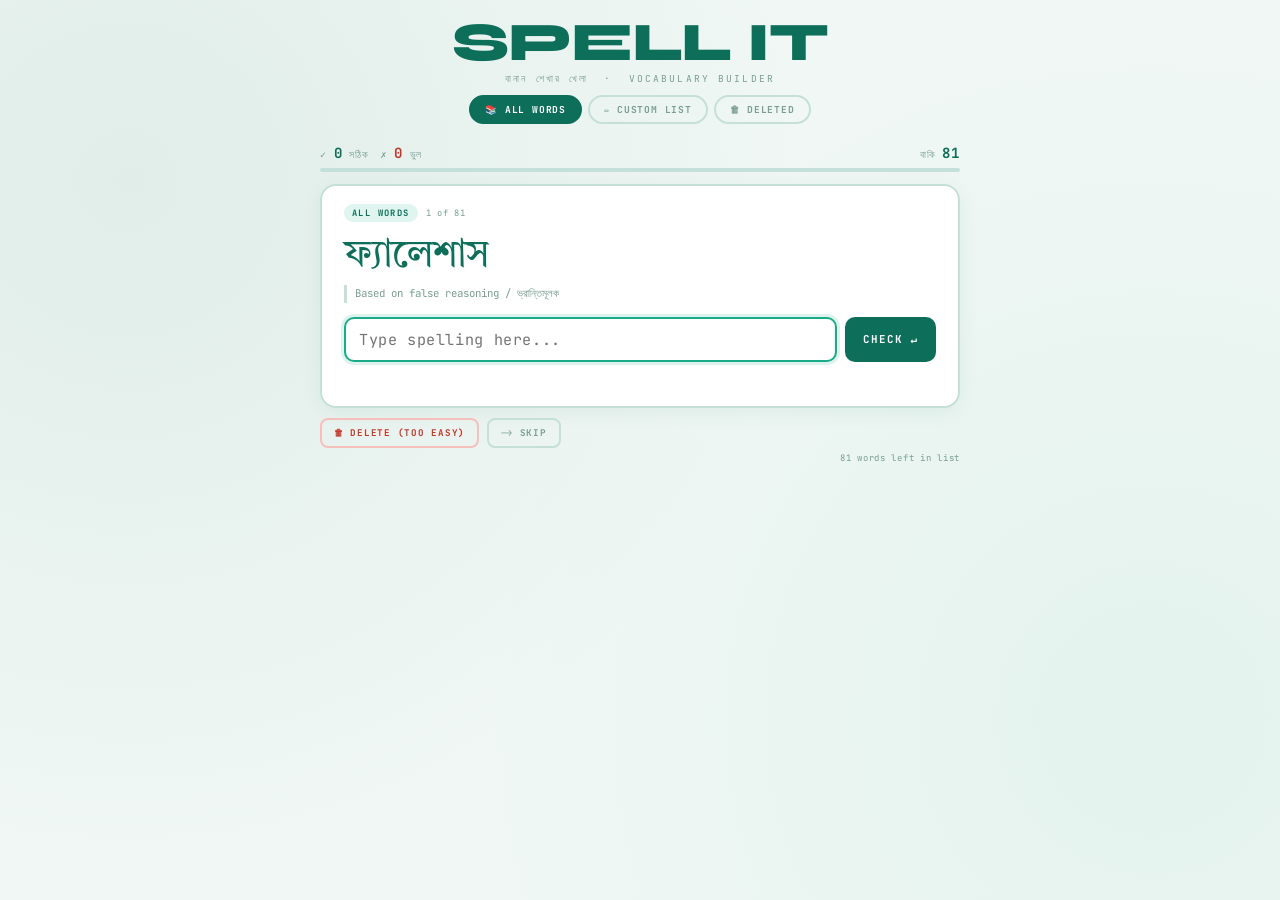
==== index.html @ 8a384bea "Refactor: split into index.html, style.css, app.js, words.json - Words extracted to words.json, load" ====
<!DOCTYPE html>
<html lang="en">
<head>
  <meta charset="UTF-8">
  <meta name="viewport" content="width=device-width, initial-scale=1.0">
  <title>Spell It</title>
  <link href="https://fonts.googleapis.com/css2?family=Tiro+Bangla&family=JetBrains+Mono:wght@400;700&family=Syne:wght@700;800&display=swap" rel="stylesheet">
  <link rel="stylesheet" href="assets/css/style.css">
</head>
<body>

<div class="header">
  <h1>SPELL IT</h1>
  <p class="subtitle">বানান শেখার খেলা &nbsp;·&nbsp; Vocabulary Builder</p>
  <div class="mode-tabs">
    <button class="tab active" onclick="switchTab('game')">📚 All Words</button>
    <button class="tab" onclick="switchTab('custom')">✏️ Custom List</button>
    <button class="tab" onclick="switchTab('deleted')">🗑 Deleted</button>
  </div>
</div>

<div class="game-container">

  <!-- ══ GAME SCREEN ══ -->
  <div id="gameScreen">
    <div class="stats-row">
      <div class="badges">
        <div class="badge">✓ <strong id="correctCount">0</strong> সঠিক</div>
        <div class="badge wb">✗ <strong id="wrongCount">0</strong> ভুল</div>
      </div>
      <div class="badge">বাকি <strong id="remaining">0</strong></div>
    </div>
    <div class="progress-wrap">
      <div class="progress-bar" id="progressBar" style="width:0%"></div>
    </div>

    <div class="card" id="wordCard">
      <div class="tag-row">
        <span class="word-tag" id="modeTag">All Words</span>
        <span class="word-num" id="wordNum">— of —</span>
      </div>
      <div class="bengali-hint" id="bengaliHint">লোড হচ্ছে...</div>
      <div class="meaning" id="meaningHint"></div>
      <div class="input-row">
        <input type="text" id="spellingInput"
          placeholder="Type spelling here..."
          autocomplete="off" autocorrect="off"
          autocapitalize="off" spellcheck="false"/>
        <button class="btn btn-check" id="checkBtn" onclick="checkAnswer()">CHECK ↵</button>
      </div>
      <div class="feedback" id="feedback"></div>

      <div class="wrong-panel" id="wrongPanel">
        <div class="wrong-label">✗ Incorrect — study the correct spelling:</div>
        <div class="diff-display" id="diffDisplay"></div>
        <div class="your-attempt" id="yourAttempt"></div>
        <button class="btn btn-next" onclick="nextAfterWrong()">Got it — Next Word →</button>
      </div>
    </div>

    <div class="actions" id="bottomActions">
      <button class="btn btn-delete" onclick="deleteWord()">🗑 Delete (too easy)</button>
      <button class="btn btn-skip" onclick="skipWord()">⟶ Skip</button>
      <button class="btn btn-switch-all hidden" id="switchAllBtn" onclick="switchToAllWords()">📚 Play All Words</button>
    </div>
    <div class="word-count-info" id="wordCountInfo"></div>
  </div>

  <!-- ══ COMPLETION ══ -->
  <div class="completion-screen" id="completionScreen">
    <div style="font-size:3.5rem;margin-bottom:10px">🎉</div>
    <h2>সব শেষ!</h2>
    <p id="finalScore"></p>
    <button class="btn btn-restart" onclick="restartGame()">আবার খেলি →</button>
  </div>

  <!-- ══ CUSTOM LIST SCREEN ══ -->
  <div id="customScreen">
    <div class="custom-card">
      <h3>Custom Word List</h3>
      <p>
        Enter one word per line. Blank lines are ignored.<br>
        Bengali hints &amp; meanings will show for any word found in the master list.
      </p>
      <textarea id="customInput" placeholder="Evanescence&#10;Recession&#10;Questionnaire"></textarea>
      <div class="custom-actions">
        <button class="btn btn-start-custom" onclick="startCustomGame()">▶ Start Practice</button>
        <button class="btn btn-clear-custom">Clear</button>
      </div>
      <div class="custom-note">💡 Use "📚 Play All Words" below the card to switch back anytime.</div>
    </div>
  </div>

  <!-- ══ DELETED WORDS SCREEN ══ -->
  <div id="deletedScreen">
    <div class="deleted-card">
      <h3>Deleted Words</h3>
      <p>Words removed from practice (saved in your browser). Click ↩ to restore.</p>
      <div class="deleted-list" id="deletedList"></div>
      <div style="display:flex;gap:10px;flex-wrap:wrap;">
        <button class="btn btn-restore-all" onclick="restoreAll()">↩ Restore All</button>
        <button class="btn btn-clear-ls" onclick="clearAllData()">🗑 Clear All Data</button>
      </div>
    </div>
  </div>

</div><!-- /game-container -->

<div class="toast" id="toast"></div>

<script src="assets/js/app.js"></script>
</body>
</html>
---- assets/css/style.css ----
:root {
  --bg: #f0f7f4;
  --card: #ffffff;
  --accent: #0d6e5a;
  --accent2: #1aab88;
  --accent-light: #e0f5ef;
  --text: #0d1f1a;
  --muted: #7a9e94;
  --border: #c5e0d8;
  --correct: #0d6e5a;
  --wrong: #c0392b;
  --wrong-bg: #fdf0ee;
  --wrong-border: #f5c0bb;
}

* { box-sizing: border-box; margin: 0; padding: 0; }

body {
  background: var(--bg);
  color: var(--text);
  font-family: 'JetBrains Mono', monospace;
  min-height: 100vh;
  display: flex;
  flex-direction: column;
  align-items: center;
  padding: 16px 20px 40px;
  background-image:
    radial-gradient(circle at 10% 20%, rgba(13,110,90,0.07) 0%, transparent 50%),
    radial-gradient(circle at 90% 80%, rgba(26,171,136,0.06) 0%, transparent 50%);
}

/* ── HEADER ── */
.header { text-align: center; margin-bottom: 6px; }
h1 { font-family: 'Syne', sans-serif; font-size: clamp(1.9rem,7vw,3.4rem); font-weight: 800; color: var(--accent); line-height: 1; letter-spacing: -0.02em; }
.subtitle { color: var(--muted); font-size: 0.6rem; letter-spacing: 0.22em; text-transform: uppercase; margin-top: 2px; }

/* ── MODE TABS ── */
.mode-tabs { display: flex; gap: 6px; margin: 10px 0 0; flex-wrap: wrap; justify-content: center; }
.tab { padding: 6px 14px; border-radius: 99px; font-family: 'JetBrains Mono', monospace; font-size: 0.6rem; font-weight: 700; letter-spacing: 0.08em; text-transform: uppercase; cursor: pointer; border: 2px solid var(--border); background: transparent; color: var(--muted); transition: all 0.18s; }
.tab.active { background: var(--accent); color: #fff; border-color: var(--accent); }
.tab:hover:not(.active) { border-color: var(--accent); color: var(--accent); }

/* ── MAIN LAYOUT ── */
.game-container { width: 100%; max-width: 640px; margin-top: 14px; }

/* ── STATS ── */
.stats-row { display: flex; justify-content: space-between; align-items: center; margin-bottom: 6px; }
.badges { display: flex; gap: 12px; }
.badge { font-size: 0.62rem; letter-spacing: 0.08em; color: var(--muted); text-transform: uppercase; }
.badge strong { font-size: 0.88rem; font-weight: 700; color: var(--accent); }
.badge.wb strong { color: var(--wrong); }
.progress-wrap { background: var(--border); border-radius: 99px; height: 4px; margin-bottom: 12px; overflow: hidden; }
.progress-bar { height: 100%; background: linear-gradient(90deg, var(--accent), var(--accent2)); border-radius: 99px; transition: width 0.5s cubic-bezier(.4,0,.2,1); }

/* ── CARD ── */
.card {
  background: var(--card); border: 2px solid var(--border);
  border-radius: 16px; padding: 18px 22px 16px;
  margin-bottom: 10px;
  box-shadow: 0 4px 20px rgba(13,110,90,0.07);
  transition: border-color 0.25s, box-shadow 0.25s;
}
.card.fc { border-color: var(--accent); box-shadow: 0 4px 24px rgba(13,110,90,0.18); }
.card.fw { border-color: var(--wrong); box-shadow: 0 4px 24px rgba(192,57,43,0.13); }

.tag-row { display: flex; align-items: center; gap: 8px; margin-bottom: 10px; }
.word-tag { background: var(--accent-light); color: var(--accent); font-size: 0.55rem; letter-spacing: 0.16em; text-transform: uppercase; padding: 3px 8px; border-radius: 99px; font-weight: 700; }
.word-num { font-size: 0.55rem; color: var(--muted); letter-spacing: 0.08em; }

.bengali-hint { font-family: 'Tiro Bangla', serif; font-size: clamp(1.6rem,5vw,2.4rem); color: var(--accent); line-height: 1.25; margin-bottom: 5px; }
.meaning { font-size: 0.67rem; color: var(--muted); line-height: 1.6; border-left: 3px solid var(--border); padding-left: 8px; margin-bottom: 14px; }

/* ── INPUT ── */
.input-row { display: flex; gap: 8px; }
input[type="text"] {
  flex: 1; background: var(--accent-light); border: 2px solid var(--border);
  border-radius: 10px; color: var(--text); font-family: 'JetBrains Mono', monospace;
  font-size: 0.95rem; padding: 10px 13px; outline: none; letter-spacing: 0.04em;
  transition: border-color 0.2s, box-shadow 0.2s, background 0.2s;
}
input[type="text"]:focus { border-color: var(--accent2); background: #fff; box-shadow: 0 0 0 3px rgba(26,171,136,0.14); }
input.ci { border-color: var(--correct); background: #e8f7f3; color: var(--correct); box-shadow: 0 0 0 3px rgba(13,110,90,0.12); }
input.wi { border-color: var(--wrong); background: var(--wrong-bg); color: var(--wrong); animation: shake 0.32s ease; }
@keyframes shake { 0%,100%{transform:translateX(0)} 20%{transform:translateX(-7px)} 60%{transform:translateX(7px)} 80%{transform:translateX(-4px)} }

.btn { padding: 10px 16px; border: none; border-radius: 10px; font-family: 'JetBrains Mono', monospace; font-size: 0.68rem; font-weight: 700; cursor: pointer; letter-spacing: 0.08em; transition: all 0.18s; text-transform: uppercase; }
.btn-check { background: var(--accent); color: #fff; padding: 10px 18px; white-space: nowrap; }
.btn-check:hover { background: var(--accent2); transform: translateY(-1px); }
.btn-check:disabled { opacity: 0.4; cursor: not-allowed; transform: none; }

/* ── WRONG REVEAL PANEL ── */
.wrong-panel { display: none; margin-top: 12px; padding: 13px 14px; background: var(--wrong-bg); border: 1.5px solid var(--wrong-border); border-radius: 10px; }
.wrong-panel.show { display: block; }
.wrong-label { font-size: 0.56rem; color: var(--wrong); letter-spacing: 0.14em; text-transform: uppercase; font-weight: 700; margin-bottom: 7px; }
.diff-display { font-size: 1.35rem; font-weight: 700; letter-spacing: 0.08em; margin-bottom: 8px; line-height: 1.3; word-break: break-all; }
.diff-display .ok { color: var(--accent); }
.diff-display .bad { color: var(--wrong); text-decoration: underline; text-decoration-color: var(--wrong); background: rgba(192,57,43,0.1); border-radius: 3px; padding: 0 1px; }
.your-attempt { font-size: 0.68rem; color: var(--muted); margin-bottom: 10px; }
.your-attempt span { color: var(--wrong); font-weight: 700; }
.btn-next { background: var(--accent); color: #fff; width: 100%; padding: 10px; font-size: 0.7rem; border-radius: 8px; }
.btn-next:hover { background: var(--accent2); }

.feedback { margin-top: 10px; font-size: 0.74rem; font-weight: 700; min-height: 18px; letter-spacing: 0.06em; }
.feedback.ok { color: var(--correct); }

/* ── BOTTOM ACTIONS ── */
.actions { display: flex; gap: 8px; flex-wrap: wrap; margin-bottom: 4px; align-items: center; }
.btn-delete { background: transparent; border: 2px solid var(--wrong-border); color: var(--wrong); padding: 7px 12px; font-size: 0.58rem; border-radius: 8px; }
.btn-delete:hover { background: var(--wrong-bg); }
.btn-skip { background: transparent; border: 2px solid var(--border); color: var(--muted); padding: 7px 12px; font-size: 0.58rem; border-radius: 8px; }
.btn-skip:hover { border-color: var(--accent); color: var(--accent); }
.btn-switch-all { background: transparent; border: 2px solid var(--accent); color: var(--accent); padding: 7px 12px; font-size: 0.58rem; border-radius: 8px; margin-left: auto; }
.btn-switch-all:hover { background: var(--accent); color: #fff; }
.btn-switch-all.hidden { display: none; }
.word-count-info { font-size: 0.56rem; color: var(--muted); text-align: right; letter-spacing: 0.08em; margin-top: 2px; }

/* ── CUSTOM WORD PANEL ── */
#customScreen { display: none; }
.custom-card { background: var(--card); border: 2px solid var(--border); border-radius: 20px; padding: 30px; box-shadow: 0 4px 24px rgba(13,110,90,0.07); }
.custom-card h3 { font-family: 'Syne', sans-serif; color: var(--accent); font-size: 1.3rem; margin-bottom: 6px; }
.custom-card p { font-size: 0.68rem; color: var(--muted); margin-bottom: 16px; line-height: 1.7; }
textarea {
  width: 100%; min-height: 180px; background: var(--accent-light);
  border: 2px solid var(--border); border-radius: 12px;
  font-family: 'JetBrains Mono', monospace; font-size: 0.9rem;
  color: var(--text); padding: 14px; outline: none; resize: vertical;
  transition: border-color 0.2s;
}
textarea:focus { border-color: var(--accent2); background: #fff; }
.custom-actions { display: flex; gap: 10px; margin-top: 12px; flex-wrap: wrap; }
.btn-start-custom { background: var(--accent); color: #fff; padding: 12px 24px; border-radius: 10px; font-size: 0.72rem; }
.btn-start-custom:hover { background: var(--accent2); }
.btn-clear-custom { background: transparent; border: 2px solid var(--border); color: var(--muted); padding: 12px 18px; border-radius: 10px; font-size: 0.65rem; }
.custom-note { font-size: 0.6rem; color: var(--muted); margin-top: 10px; letter-spacing: 0.05em; }

/* ── DELETED WORDS MANAGER ── */
#deletedScreen { display: none; }
.deleted-card { background: var(--card); border: 2px solid var(--border); border-radius: 20px; padding: 30px; box-shadow: 0 4px 24px rgba(13,110,90,0.07); }
.deleted-card h3 { font-family: 'Syne', sans-serif; color: var(--accent); font-size: 1.3rem; margin-bottom: 6px; }
.deleted-card p { font-size: 0.68rem; color: var(--muted); margin-bottom: 16px; line-height: 1.7; }
.deleted-list { display: flex; flex-wrap: wrap; gap: 8px; margin-bottom: 18px; min-height: 40px; }
.del-chip { display: flex; align-items: center; gap: 6px; background: var(--wrong-bg); border: 1.5px solid var(--wrong-border); border-radius: 99px; padding: 5px 12px; font-size: 0.7rem; color: var(--wrong); }
.del-chip button { background: none; border: none; cursor: pointer; color: var(--accent); font-size: 0.75rem; font-weight: 700; padding: 0 2px; }
.del-chip button:hover { color: var(--accent2); }
.btn-restore-all { background: var(--accent); color: #fff; padding: 10px 20px; border-radius: 10px; font-size: 0.65rem; }
.btn-restore-all:hover { background: var(--accent2); }
.btn-clear-ls { background: transparent; border: 2px solid var(--wrong-border); color: var(--wrong); padding: 10px 20px; border-radius: 10px; font-size: 0.65rem; }
.btn-clear-ls:hover { background: var(--wrong-bg); }
.empty-deleted { font-size: 0.72rem; color: var(--muted); font-style: italic; }

/* ── COMPLETION ── */
.completion-screen { display: none; text-align: center; padding: 60px 20px; }
.completion-screen h2 { font-family: 'Syne', sans-serif; font-size: 3rem; font-weight: 800; color: var(--accent); margin-bottom: 8px; }
.completion-screen p { color: var(--muted); font-size: 0.8rem; margin-bottom: 28px; }
.btn-restart { background: var(--accent); color: #fff; padding: 13px 30px; border-radius: 12px; font-size: 0.78rem; }
.btn-restart:hover { background: var(--accent2); }

/* ── TOAST ── */
.toast { position: fixed; bottom: 26px; left: 50%; transform: translateX(-50%) translateY(16px); background: #333; color: #fff; padding: 9px 20px; border-radius: 10px; font-size: 0.7rem; opacity: 0; transition: all 0.25s; pointer-events: none; white-space: nowrap; z-index: 99; }
.toast.show { opacity: 1; transform: translateX(-50%) translateY(0); }
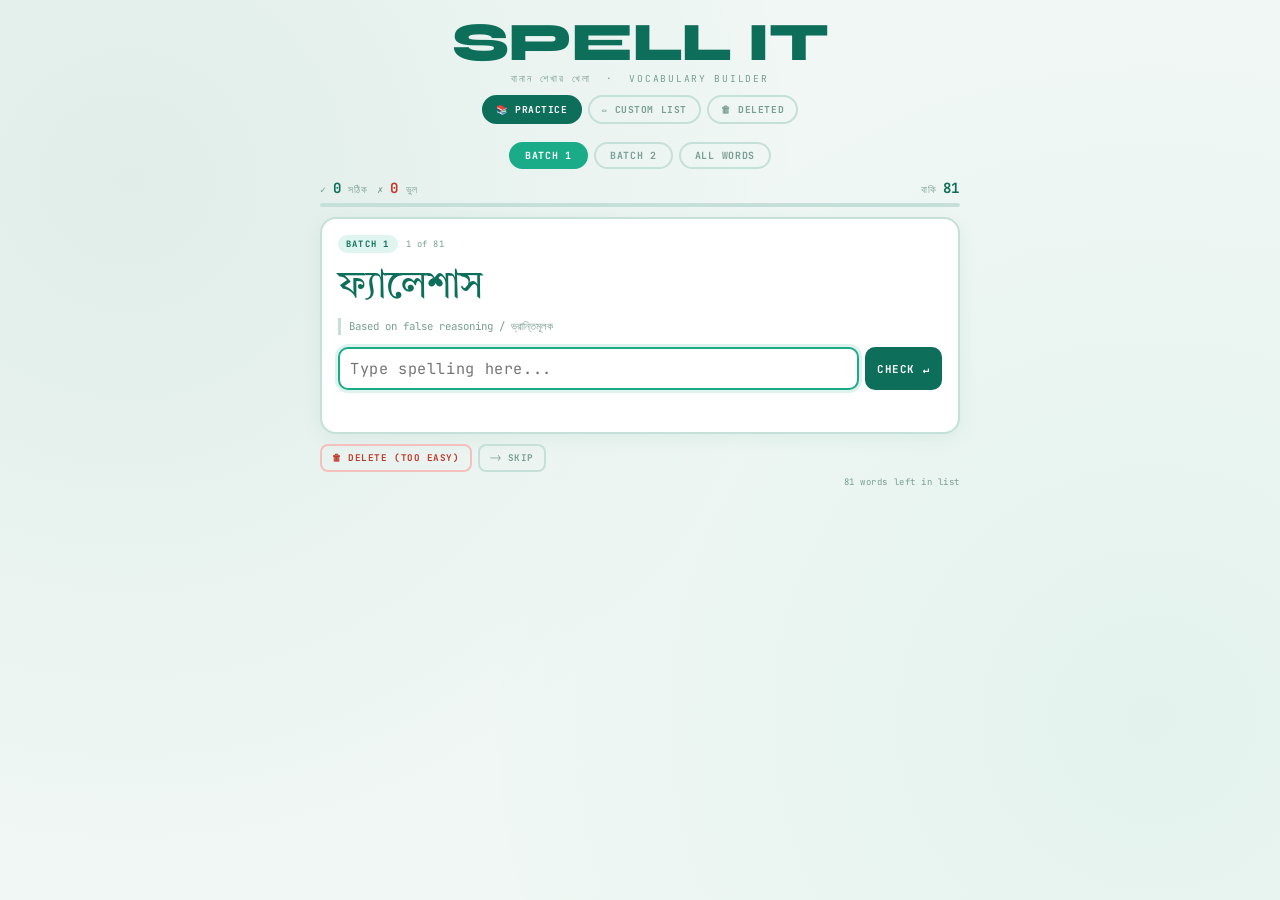
==== commit a63b2327: "Add Batch 2 (94 words), batch selector UI, and mobile responsive layout - words-batch2.json: 94 new " ====
--- a/index.html
+++ b/index.html
@@ -13,7 +13,7 @@
   <h1>SPELL IT</h1>
   <p class="subtitle">বানান শেখার খেলা &nbsp;·&nbsp; Vocabulary Builder</p>
   <div class="mode-tabs">
-    <button class="tab active" onclick="switchTab('game')">📚 All Words</button>
+    <button class="tab active" onclick="switchTab('game')">📚 Practice</button>
     <button class="tab" onclick="switchTab('custom')">✏️ Custom List</button>
     <button class="tab" onclick="switchTab('deleted')">🗑 Deleted</button>
   </div>
@@ -23,6 +23,14 @@
 
   <!-- ══ GAME SCREEN ══ -->
   <div id="gameScreen">
+
+    <!-- Batch selector -->
+    <div class="batch-selector" id="batchSelector">
+      <button class="batch-btn active" data-batch="1" onclick="selectBatch('1')">Batch 1</button>
+      <button class="batch-btn" data-batch="2" onclick="selectBatch('2')">Batch 2</button>
+      <button class="batch-btn" data-batch="all" onclick="selectBatch('all')">All Words</button>
+    </div>
+
     <div class="stats-row">
       <div class="badges">
         <div class="badge">✓ <strong id="correctCount">0</strong> সঠিক</div>
@@ -36,7 +44,7 @@
 
     <div class="card" id="wordCard">
       <div class="tag-row">
-        <span class="word-tag" id="modeTag">All Words</span>
+        <span class="word-tag" id="modeTag">Batch 1</span>
         <span class="word-num" id="wordNum">— of —</span>
       </div>
       <div class="bengali-hint" id="bengaliHint">লোড হচ্ছে...</div>
@@ -61,7 +69,7 @@
     <div class="actions" id="bottomActions">
       <button class="btn btn-delete" onclick="deleteWord()">🗑 Delete (too easy)</button>
       <button class="btn btn-skip" onclick="skipWord()">⟶ Skip</button>
-      <button class="btn btn-switch-all hidden" id="switchAllBtn" onclick="switchToAllWords()">📚 Play All Words</button>
+      <button class="btn btn-switch-all hidden" id="switchAllBtn" onclick="switchToAllWords()">← Back to Game</button>
     </div>
     <div class="word-count-info" id="wordCountInfo"></div>
   </div>
@@ -80,14 +88,14 @@
       <h3>Custom Word List</h3>
       <p>
         Enter one word per line. Blank lines are ignored.<br>
-        Bengali hints &amp; meanings will show for any word found in the master list.
+        Bengali hints &amp; meanings will show for any word found in Batch 1 or Batch 2.
       </p>
       <textarea id="customInput" placeholder="Evanescence&#10;Recession&#10;Questionnaire"></textarea>
       <div class="custom-actions">
         <button class="btn btn-start-custom" onclick="startCustomGame()">▶ Start Practice</button>
         <button class="btn btn-clear-custom">Clear</button>
       </div>
-      <div class="custom-note">💡 Use "📚 Play All Words" below the card to switch back anytime.</div>
+      <div class="custom-note">💡 Use "← Back to Game" below the card to switch back anytime.</div>
     </div>
   </div>
 
--- a/assets/css/style.css
+++ b/assets/css/style.css
@@ -23,39 +23,53 @@
   display: flex;
   flex-direction: column;
   align-items: center;
-  padding: 16px 20px 40px;
+  padding: 16px 16px 40px;
   background-image:
     radial-gradient(circle at 10% 20%, rgba(13,110,90,0.07) 0%, transparent 50%),
     radial-gradient(circle at 90% 80%, rgba(26,171,136,0.06) 0%, transparent 50%);
 }
 
 /* ── HEADER ── */
-.header { text-align: center; margin-bottom: 6px; }
-h1 { font-family: 'Syne', sans-serif; font-size: clamp(1.9rem,7vw,3.4rem); font-weight: 800; color: var(--accent); line-height: 1; letter-spacing: -0.02em; }
-.subtitle { color: var(--muted); font-size: 0.6rem; letter-spacing: 0.22em; text-transform: uppercase; margin-top: 2px; }
+.header { text-align: center; margin-bottom: 6px; width: 100%; }
+h1 { font-family: 'Syne', sans-serif; font-size: clamp(1.6rem,7vw,3.4rem); font-weight: 800; color: var(--accent); line-height: 1; letter-spacing: -0.02em; }
+.subtitle { color: var(--muted); font-size: clamp(0.5rem, 2vw, 0.6rem); letter-spacing: 0.18em; text-transform: uppercase; margin-top: 2px; }
 
 /* ── MODE TABS ── */
 .mode-tabs { display: flex; gap: 6px; margin: 10px 0 0; flex-wrap: wrap; justify-content: center; }
-.tab { padding: 6px 14px; border-radius: 99px; font-family: 'JetBrains Mono', monospace; font-size: 0.6rem; font-weight: 700; letter-spacing: 0.08em; text-transform: uppercase; cursor: pointer; border: 2px solid var(--border); background: transparent; color: var(--muted); transition: all 0.18s; }
+.tab { padding: 6px 12px; border-radius: 99px; font-family: 'JetBrains Mono', monospace; font-size: clamp(0.52rem, 2vw, 0.6rem); font-weight: 700; letter-spacing: 0.06em; text-transform: uppercase; cursor: pointer; border: 2px solid var(--border); background: transparent; color: var(--muted); transition: all 0.18s; }
 .tab.active { background: var(--accent); color: #fff; border-color: var(--accent); }
 .tab:hover:not(.active) { border-color: var(--accent); color: var(--accent); }
 
+/* ── BATCH SELECTOR ── */
+.batch-selector { display: flex; gap: 6px; margin-bottom: 10px; justify-content: center; flex-wrap: wrap; }
+.batch-selector.hidden { display: none; }
+.batch-btn {
+  padding: 5px 14px; border-radius: 99px;
+  font-family: 'JetBrains Mono', monospace;
+  font-size: clamp(0.52rem, 2vw, 0.62rem);
+  font-weight: 700; letter-spacing: 0.07em; text-transform: uppercase;
+  cursor: pointer; border: 2px solid var(--border);
+  background: transparent; color: var(--muted); transition: all 0.18s;
+}
+.batch-btn.active { background: var(--accent2); color: #fff; border-color: var(--accent2); }
+.batch-btn:hover:not(.active) { border-color: var(--accent2); color: var(--accent2); }
+
 /* ── MAIN LAYOUT ── */
-.game-container { width: 100%; max-width: 640px; margin-top: 14px; }
+.game-container { width: 100%; max-width: 640px; margin-top: 12px; }
 
 /* ── STATS ── */
-.stats-row { display: flex; justify-content: space-between; align-items: center; margin-bottom: 6px; }
-.badges { display: flex; gap: 12px; }
-.badge { font-size: 0.62rem; letter-spacing: 0.08em; color: var(--muted); text-transform: uppercase; }
-.badge strong { font-size: 0.88rem; font-weight: 700; color: var(--accent); }
+.stats-row { display: flex; justify-content: space-between; align-items: center; margin-bottom: 6px; flex-wrap: wrap; gap: 4px; }
+.badges { display: flex; gap: 10px; flex-wrap: wrap; }
+.badge { font-size: clamp(0.55rem, 2vw, 0.62rem); letter-spacing: 0.06em; color: var(--muted); text-transform: uppercase; }
+.badge strong { font-size: clamp(0.8rem, 3vw, 0.88rem); font-weight: 700; color: var(--accent); }
 .badge.wb strong { color: var(--wrong); }
-.progress-wrap { background: var(--border); border-radius: 99px; height: 4px; margin-bottom: 12px; overflow: hidden; }
+.progress-wrap { background: var(--border); border-radius: 99px; height: 4px; margin-bottom: 10px; overflow: hidden; }
 .progress-bar { height: 100%; background: linear-gradient(90deg, var(--accent), var(--accent2)); border-radius: 99px; transition: width 0.5s cubic-bezier(.4,0,.2,1); }
 
 /* ── CARD ── */
 .card {
   background: var(--card); border: 2px solid var(--border);
-  border-radius: 16px; padding: 18px 22px 16px;
+  border-radius: 16px; padding: 16px 16px 14px;
   margin-bottom: 10px;
   box-shadow: 0 4px 20px rgba(13,110,90,0.07);
   transition: border-color 0.25s, box-shadow 0.25s;
@@ -63,19 +77,19 @@
 .card.fc { border-color: var(--accent); box-shadow: 0 4px 24px rgba(13,110,90,0.18); }
 .card.fw { border-color: var(--wrong); box-shadow: 0 4px 24px rgba(192,57,43,0.13); }
 
-.tag-row { display: flex; align-items: center; gap: 8px; margin-bottom: 10px; }
-.word-tag { background: var(--accent-light); color: var(--accent); font-size: 0.55rem; letter-spacing: 0.16em; text-transform: uppercase; padding: 3px 8px; border-radius: 99px; font-weight: 700; }
-.word-num { font-size: 0.55rem; color: var(--muted); letter-spacing: 0.08em; }
-
-.bengali-hint { font-family: 'Tiro Bangla', serif; font-size: clamp(1.6rem,5vw,2.4rem); color: var(--accent); line-height: 1.25; margin-bottom: 5px; }
-.meaning { font-size: 0.67rem; color: var(--muted); line-height: 1.6; border-left: 3px solid var(--border); padding-left: 8px; margin-bottom: 14px; }
+.tag-row { display: flex; align-items: center; gap: 8px; margin-bottom: 10px; flex-wrap: wrap; }
+.word-tag { background: var(--accent-light); color: var(--accent); font-size: clamp(0.48rem, 2vw, 0.55rem); letter-spacing: 0.14em; text-transform: uppercase; padding: 3px 8px; border-radius: 99px; font-weight: 700; white-space: nowrap; }
+.word-num { font-size: clamp(0.48rem, 2vw, 0.55rem); color: var(--muted); letter-spacing: 0.06em; }
+
+.bengali-hint { font-family: 'Tiro Bangla', serif; font-size: clamp(1.3rem, 5vw, 2.4rem); color: var(--accent); line-height: 1.3; margin-bottom: 5px; word-break: break-word; }
+.meaning { font-size: clamp(0.58rem, 2vw, 0.67rem); color: var(--muted); line-height: 1.6; border-left: 3px solid var(--border); padding-left: 8px; margin-bottom: 12px; }
 
 /* ── INPUT ── */
-.input-row { display: flex; gap: 8px; }
+.input-row { display: flex; gap: 6px; }
 input[type="text"] {
-  flex: 1; background: var(--accent-light); border: 2px solid var(--border);
+  flex: 1; min-width: 0; background: var(--accent-light); border: 2px solid var(--border);
   border-radius: 10px; color: var(--text); font-family: 'JetBrains Mono', monospace;
-  font-size: 0.95rem; padding: 10px 13px; outline: none; letter-spacing: 0.04em;
+  font-size: clamp(0.8rem, 3vw, 0.95rem); padding: 9px 10px; outline: none; letter-spacing: 0.04em;
   transition: border-color 0.2s, box-shadow 0.2s, background 0.2s;
 }
 input[type="text"]:focus { border-color: var(--accent2); background: #fff; box-shadow: 0 0 0 3px rgba(26,171,136,0.14); }
@@ -83,78 +97,120 @@
 input.wi { border-color: var(--wrong); background: var(--wrong-bg); color: var(--wrong); animation: shake 0.32s ease; }
 @keyframes shake { 0%,100%{transform:translateX(0)} 20%{transform:translateX(-7px)} 60%{transform:translateX(7px)} 80%{transform:translateX(-4px)} }
 
-.btn { padding: 10px 16px; border: none; border-radius: 10px; font-family: 'JetBrains Mono', monospace; font-size: 0.68rem; font-weight: 700; cursor: pointer; letter-spacing: 0.08em; transition: all 0.18s; text-transform: uppercase; }
-.btn-check { background: var(--accent); color: #fff; padding: 10px 18px; white-space: nowrap; }
+.btn { padding: 9px 12px; border: none; border-radius: 10px; font-family: 'JetBrains Mono', monospace; font-size: clamp(0.58rem, 2.2vw, 0.68rem); font-weight: 700; cursor: pointer; letter-spacing: 0.06em; transition: all 0.18s; text-transform: uppercase; }
+.btn-check { background: var(--accent); color: #fff; white-space: nowrap; flex-shrink: 0; }
 .btn-check:hover { background: var(--accent2); transform: translateY(-1px); }
 .btn-check:disabled { opacity: 0.4; cursor: not-allowed; transform: none; }
 
 /* ── WRONG REVEAL PANEL ── */
-.wrong-panel { display: none; margin-top: 12px; padding: 13px 14px; background: var(--wrong-bg); border: 1.5px solid var(--wrong-border); border-radius: 10px; }
+.wrong-panel { display: none; margin-top: 12px; padding: 12px 12px; background: var(--wrong-bg); border: 1.5px solid var(--wrong-border); border-radius: 10px; }
 .wrong-panel.show { display: block; }
-.wrong-label { font-size: 0.56rem; color: var(--wrong); letter-spacing: 0.14em; text-transform: uppercase; font-weight: 700; margin-bottom: 7px; }
-.diff-display { font-size: 1.35rem; font-weight: 700; letter-spacing: 0.08em; margin-bottom: 8px; line-height: 1.3; word-break: break-all; }
+.wrong-label { font-size: clamp(0.5rem, 2vw, 0.56rem); color: var(--wrong); letter-spacing: 0.12em; text-transform: uppercase; font-weight: 700; margin-bottom: 7px; }
+.diff-display { font-size: clamp(1rem, 4vw, 1.35rem); font-weight: 700; letter-spacing: 0.06em; margin-bottom: 8px; line-height: 1.3; word-break: break-all; }
 .diff-display .ok { color: var(--accent); }
 .diff-display .bad { color: var(--wrong); text-decoration: underline; text-decoration-color: var(--wrong); background: rgba(192,57,43,0.1); border-radius: 3px; padding: 0 1px; }
-.your-attempt { font-size: 0.68rem; color: var(--muted); margin-bottom: 10px; }
+.your-attempt { font-size: clamp(0.6rem, 2.2vw, 0.68rem); color: var(--muted); margin-bottom: 10px; word-break: break-all; }
 .your-attempt span { color: var(--wrong); font-weight: 700; }
-.btn-next { background: var(--accent); color: #fff; width: 100%; padding: 10px; font-size: 0.7rem; border-radius: 8px; }
+.btn-next { background: var(--accent); color: #fff; width: 100%; padding: 10px; font-size: clamp(0.6rem, 2.5vw, 0.7rem); border-radius: 8px; }
 .btn-next:hover { background: var(--accent2); }
 
-.feedback { margin-top: 10px; font-size: 0.74rem; font-weight: 700; min-height: 18px; letter-spacing: 0.06em; }
+.feedback { margin-top: 10px; font-size: clamp(0.65rem, 2.5vw, 0.74rem); font-weight: 700; min-height: 18px; letter-spacing: 0.06em; }
 .feedback.ok { color: var(--correct); }
 
 /* ── BOTTOM ACTIONS ── */
-.actions { display: flex; gap: 8px; flex-wrap: wrap; margin-bottom: 4px; align-items: center; }
-.btn-delete { background: transparent; border: 2px solid var(--wrong-border); color: var(--wrong); padding: 7px 12px; font-size: 0.58rem; border-radius: 8px; }
+.actions { display: flex; gap: 6px; flex-wrap: wrap; margin-bottom: 4px; align-items: center; }
+.btn-delete { background: transparent; border: 2px solid var(--wrong-border); color: var(--wrong); padding: 6px 10px; font-size: clamp(0.5rem, 2vw, 0.58rem); border-radius: 8px; }
 .btn-delete:hover { background: var(--wrong-bg); }
-.btn-skip { background: transparent; border: 2px solid var(--border); color: var(--muted); padding: 7px 12px; font-size: 0.58rem; border-radius: 8px; }
+.btn-skip { background: transparent; border: 2px solid var(--border); color: var(--muted); padding: 6px 10px; font-size: clamp(0.5rem, 2vw, 0.58rem); border-radius: 8px; }
 .btn-skip:hover { border-color: var(--accent); color: var(--accent); }
-.btn-switch-all { background: transparent; border: 2px solid var(--accent); color: var(--accent); padding: 7px 12px; font-size: 0.58rem; border-radius: 8px; margin-left: auto; }
+.btn-switch-all { background: transparent; border: 2px solid var(--accent); color: var(--accent); padding: 6px 10px; font-size: clamp(0.5rem, 2vw, 0.58rem); border-radius: 8px; margin-left: auto; }
 .btn-switch-all:hover { background: var(--accent); color: #fff; }
 .btn-switch-all.hidden { display: none; }
-.word-count-info { font-size: 0.56rem; color: var(--muted); text-align: right; letter-spacing: 0.08em; margin-top: 2px; }
+.word-count-info { font-size: clamp(0.48rem, 2vw, 0.56rem); color: var(--muted); text-align: right; letter-spacing: 0.06em; margin-top: 2px; }
 
 /* ── CUSTOM WORD PANEL ── */
 #customScreen { display: none; }
-.custom-card { background: var(--card); border: 2px solid var(--border); border-radius: 20px; padding: 30px; box-shadow: 0 4px 24px rgba(13,110,90,0.07); }
-.custom-card h3 { font-family: 'Syne', sans-serif; color: var(--accent); font-size: 1.3rem; margin-bottom: 6px; }
-.custom-card p { font-size: 0.68rem; color: var(--muted); margin-bottom: 16px; line-height: 1.7; }
+.custom-card { background: var(--card); border: 2px solid var(--border); border-radius: 16px; padding: 20px 16px; box-shadow: 0 4px 24px rgba(13,110,90,0.07); }
+.custom-card h3 { font-family: 'Syne', sans-serif; color: var(--accent); font-size: clamp(1rem, 4vw, 1.3rem); margin-bottom: 6px; }
+.custom-card p { font-size: clamp(0.6rem, 2.2vw, 0.68rem); color: var(--muted); margin-bottom: 16px; line-height: 1.7; }
 textarea {
-  width: 100%; min-height: 180px; background: var(--accent-light);
+  width: 100%; min-height: 160px; background: var(--accent-light);
   border: 2px solid var(--border); border-radius: 12px;
-  font-family: 'JetBrains Mono', monospace; font-size: 0.9rem;
-  color: var(--text); padding: 14px; outline: none; resize: vertical;
+  font-family: 'JetBrains Mono', monospace; font-size: clamp(0.8rem, 3vw, 0.9rem);
+  color: var(--text); padding: 12px; outline: none; resize: vertical;
   transition: border-color 0.2s;
 }
 textarea:focus { border-color: var(--accent2); background: #fff; }
-.custom-actions { display: flex; gap: 10px; margin-top: 12px; flex-wrap: wrap; }
-.btn-start-custom { background: var(--accent); color: #fff; padding: 12px 24px; border-radius: 10px; font-size: 0.72rem; }
+.custom-actions { display: flex; gap: 8px; margin-top: 12px; flex-wrap: wrap; }
+.btn-start-custom { background: var(--accent); color: #fff; padding: 11px 20px; border-radius: 10px; font-size: clamp(0.62rem, 2.5vw, 0.72rem); }
 .btn-start-custom:hover { background: var(--accent2); }
-.btn-clear-custom { background: transparent; border: 2px solid var(--border); color: var(--muted); padding: 12px 18px; border-radius: 10px; font-size: 0.65rem; }
-.custom-note { font-size: 0.6rem; color: var(--muted); margin-top: 10px; letter-spacing: 0.05em; }
+.btn-clear-custom { background: transparent; border: 2px solid var(--border); color: var(--muted); padding: 11px 16px; border-radius: 10px; font-size: clamp(0.58rem, 2.2vw, 0.65rem); }
+.custom-note { font-size: clamp(0.52rem, 2vw, 0.6rem); color: var(--muted); margin-top: 10px; letter-spacing: 0.05em; }
 
 /* ── DELETED WORDS MANAGER ── */
 #deletedScreen { display: none; }
-.deleted-card { background: var(--card); border: 2px solid var(--border); border-radius: 20px; padding: 30px; box-shadow: 0 4px 24px rgba(13,110,90,0.07); }
-.deleted-card h3 { font-family: 'Syne', sans-serif; color: var(--accent); font-size: 1.3rem; margin-bottom: 6px; }
-.deleted-card p { font-size: 0.68rem; color: var(--muted); margin-bottom: 16px; line-height: 1.7; }
+.deleted-card { background: var(--card); border: 2px solid var(--border); border-radius: 16px; padding: 20px 16px; box-shadow: 0 4px 24px rgba(13,110,90,0.07); }
+.deleted-card h3 { font-family: 'Syne', sans-serif; color: var(--accent); font-size: clamp(1rem, 4vw, 1.3rem); margin-bottom: 6px; }
+.deleted-card p { font-size: clamp(0.6rem, 2.2vw, 0.68rem); color: var(--muted); margin-bottom: 16px; line-height: 1.7; }
 .deleted-list { display: flex; flex-wrap: wrap; gap: 8px; margin-bottom: 18px; min-height: 40px; }
-.del-chip { display: flex; align-items: center; gap: 6px; background: var(--wrong-bg); border: 1.5px solid var(--wrong-border); border-radius: 99px; padding: 5px 12px; font-size: 0.7rem; color: var(--wrong); }
+.del-chip { display: flex; align-items: center; gap: 6px; background: var(--wrong-bg); border: 1.5px solid var(--wrong-border); border-radius: 99px; padding: 5px 12px; font-size: clamp(0.6rem, 2.2vw, 0.7rem); color: var(--wrong); }
 .del-chip button { background: none; border: none; cursor: pointer; color: var(--accent); font-size: 0.75rem; font-weight: 700; padding: 0 2px; }
 .del-chip button:hover { color: var(--accent2); }
-.btn-restore-all { background: var(--accent); color: #fff; padding: 10px 20px; border-radius: 10px; font-size: 0.65rem; }
+.btn-restore-all { background: var(--accent); color: #fff; padding: 9px 18px; border-radius: 10px; font-size: clamp(0.58rem, 2.2vw, 0.65rem); }
 .btn-restore-all:hover { background: var(--accent2); }
-.btn-clear-ls { background: transparent; border: 2px solid var(--wrong-border); color: var(--wrong); padding: 10px 20px; border-radius: 10px; font-size: 0.65rem; }
+.btn-clear-ls { background: transparent; border: 2px solid var(--wrong-border); color: var(--wrong); padding: 9px 18px; border-radius: 10px; font-size: clamp(0.58rem, 2.2vw, 0.65rem); }
 .btn-clear-ls:hover { background: var(--wrong-bg); }
-.empty-deleted { font-size: 0.72rem; color: var(--muted); font-style: italic; }
+.empty-deleted { font-size: clamp(0.62rem, 2.2vw, 0.72rem); color: var(--muted); font-style: italic; }
 
 /* ── COMPLETION ── */
-.completion-screen { display: none; text-align: center; padding: 60px 20px; }
-.completion-screen h2 { font-family: 'Syne', sans-serif; font-size: 3rem; font-weight: 800; color: var(--accent); margin-bottom: 8px; }
-.completion-screen p { color: var(--muted); font-size: 0.8rem; margin-bottom: 28px; }
-.btn-restart { background: var(--accent); color: #fff; padding: 13px 30px; border-radius: 12px; font-size: 0.78rem; }
+.completion-screen { display: none; text-align: center; padding: 40px 16px; }
+.completion-screen h2 { font-family: 'Syne', sans-serif; font-size: clamp(2rem, 8vw, 3rem); font-weight: 800; color: var(--accent); margin-bottom: 8px; }
+.completion-screen p { color: var(--muted); font-size: clamp(0.7rem, 2.5vw, 0.8rem); margin-bottom: 28px; }
+.btn-restart { background: var(--accent); color: #fff; padding: 12px 26px; border-radius: 12px; font-size: clamp(0.68rem, 2.5vw, 0.78rem); }
 .btn-restart:hover { background: var(--accent2); }
 
 /* ── TOAST ── */
-.toast { position: fixed; bottom: 26px; left: 50%; transform: translateX(-50%) translateY(16px); background: #333; color: #fff; padding: 9px 20px; border-radius: 10px; font-size: 0.7rem; opacity: 0; transition: all 0.25s; pointer-events: none; white-space: nowrap; z-index: 99; }
+.toast { position: fixed; bottom: 20px; left: 50%; transform: translateX(-50%) translateY(16px); background: #333; color: #fff; padding: 9px 18px; border-radius: 10px; font-size: clamp(0.62rem, 2.5vw, 0.7rem); opacity: 0; transition: all 0.25s; pointer-events: none; white-space: nowrap; z-index: 99; max-width: calc(100vw - 32px); text-align: center; }
 .toast.show { opacity: 1; transform: translateX(-50%) translateY(0); }
+
+/* ── 340px BREAKPOINT ── */
+@media (max-width: 380px) {
+  body { padding: 12px 10px 36px; }
+
+  h1 { font-size: 1.6rem; }
+  .subtitle { font-size: 0.48rem; letter-spacing: 0.14em; }
+
+  .mode-tabs { gap: 4px; }
+  .tab { padding: 5px 9px; font-size: 0.5rem; }
+
+  .batch-selector { gap: 4px; }
+  .batch-btn { padding: 4px 10px; font-size: 0.5rem; }
+
+  .card { padding: 12px 12px 10px; border-radius: 12px; }
+
+  .bengali-hint { font-size: 1.3rem; }
+  .meaning { font-size: 0.58rem; }
+
+  .input-row { flex-direction: column; gap: 6px; }
+  input[type="text"] { font-size: 0.85rem; padding: 9px 10px; }
+  .btn-check { width: 100%; text-align: center; font-size: 0.6rem; }
+
+  .actions { gap: 5px; }
+  .btn-delete, .btn-skip { font-size: 0.5rem; padding: 5px 8px; }
+  .btn-switch-all { font-size: 0.5rem; padding: 5px 8px; margin-left: 0; }
+
+  .diff-display { font-size: 1rem; }
+  .wrong-label { font-size: 0.48rem; }
+  .btn-next { font-size: 0.6rem; padding: 9px; }
+
+  .stats-row { gap: 4px; }
+  .badges { gap: 8px; }
+  .badge { font-size: 0.52rem; }
+  .badge strong { font-size: 0.78rem; }
+
+  .custom-card, .deleted-card { padding: 16px 12px; }
+  .custom-card h3, .deleted-card h3 { font-size: 1rem; }
+
+  .completion-screen { padding: 30px 12px; }
+  .completion-screen h2 { font-size: 2rem; }
+}
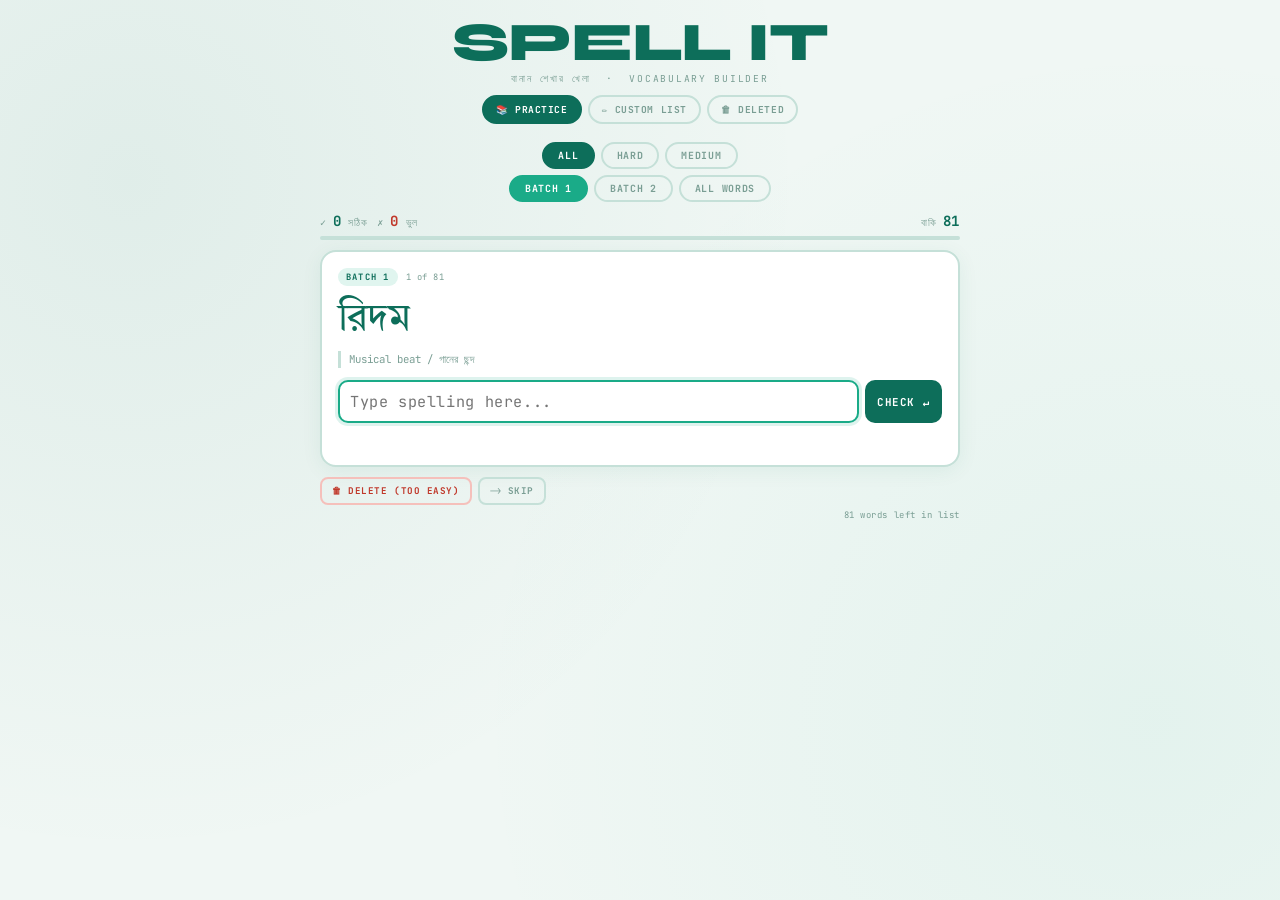
==== commit 522a9dad: "Add difficulty levels (hard/medium) to all words and difficulty selector UI - Added "difficulty" fie" ====
--- a/index.html
+++ b/index.html
@@ -23,6 +23,13 @@
 
   <!-- ══ GAME SCREEN ══ -->
   <div id="gameScreen">
+
+    <!-- Difficulty selector -->
+    <div class="diff-selector" id="diffSelector">
+      <button class="diff-btn active" data-diff="all" onclick="selectDifficulty('all')">All</button>
+      <button class="diff-btn" data-diff="hard" onclick="selectDifficulty('hard')">Hard</button>
+      <button class="diff-btn" data-diff="medium" onclick="selectDifficulty('medium')">Medium</button>
+    </div>
 
     <!-- Batch selector -->
     <div class="batch-selector" id="batchSelector">
--- a/assets/css/style.css
+++ b/assets/css/style.css
@@ -39,6 +39,24 @@
 .tab { padding: 6px 12px; border-radius: 99px; font-family: 'JetBrains Mono', monospace; font-size: clamp(0.52rem, 2vw, 0.6rem); font-weight: 700; letter-spacing: 0.06em; text-transform: uppercase; cursor: pointer; border: 2px solid var(--border); background: transparent; color: var(--muted); transition: all 0.18s; }
 .tab.active { background: var(--accent); color: #fff; border-color: var(--accent); }
 .tab:hover:not(.active) { border-color: var(--accent); color: var(--accent); }
+
+/* ── DIFFICULTY SELECTOR ── */
+.diff-selector { display: flex; gap: 6px; margin-bottom: 6px; justify-content: center; flex-wrap: wrap; }
+.diff-selector.hidden { display: none; }
+.diff-btn {
+  padding: 5px 14px; border-radius: 99px;
+  font-family: 'JetBrains Mono', monospace;
+  font-size: clamp(0.52rem, 2vw, 0.62rem);
+  font-weight: 700; letter-spacing: 0.07em; text-transform: uppercase;
+  cursor: pointer; border: 2px solid var(--border);
+  background: transparent; color: var(--muted); transition: all 0.18s;
+}
+.diff-btn[data-diff="all"].active    { background: var(--accent);  color: #fff; border-color: var(--accent); }
+.diff-btn[data-diff="all"]:hover:not(.active) { border-color: var(--accent); color: var(--accent); }
+.diff-btn[data-diff="hard"].active   { background: #c0392b; color: #fff; border-color: #c0392b; }
+.diff-btn[data-diff="hard"]:hover:not(.active)   { border-color: #c0392b; color: #c0392b; }
+.diff-btn[data-diff="medium"].active { background: #d97706; color: #fff; border-color: #d97706; }
+.diff-btn[data-diff="medium"]:hover:not(.active) { border-color: #d97706; color: #d97706; }
 
 /* ── BATCH SELECTOR ── */
 .batch-selector { display: flex; gap: 6px; margin-bottom: 10px; justify-content: center; flex-wrap: wrap; }
@@ -183,6 +201,9 @@
   .mode-tabs { gap: 4px; }
   .tab { padding: 5px 9px; font-size: 0.5rem; }
 
+  .diff-selector { gap: 4px; }
+  .diff-btn { padding: 4px 10px; font-size: 0.5rem; }
+
   .batch-selector { gap: 4px; }
   .batch-btn { padding: 4px 10px; font-size: 0.5rem; }
 
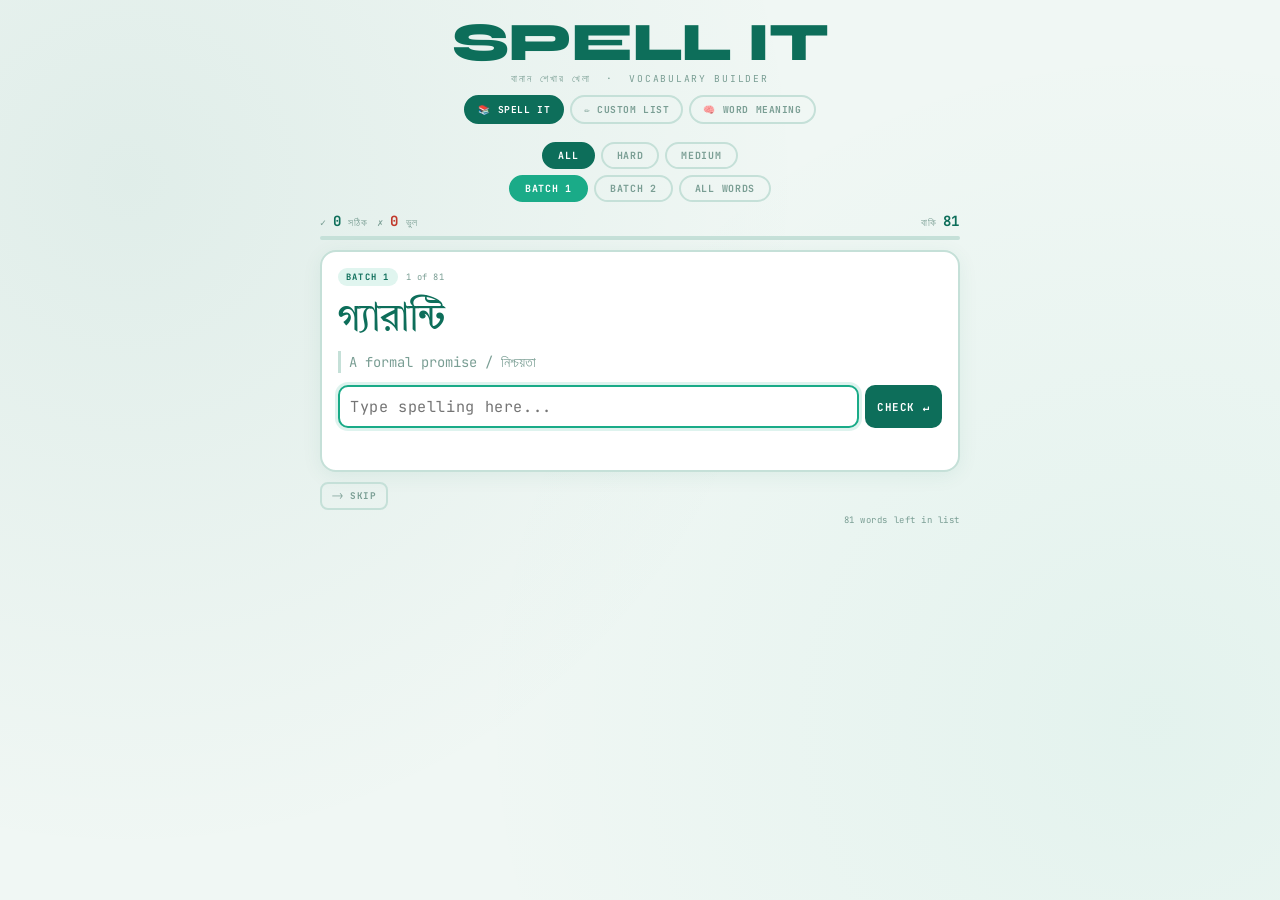
==== commit d45d6f51: "Add Word Meaning game mode with 1013-word dataset - New 🧠 Word Meaning game: 4-choice Bengali meanin" ====
--- a/index.html
+++ b/index.html
@@ -13,9 +13,9 @@
   <h1>SPELL IT</h1>
   <p class="subtitle">বানান শেখার খেলা &nbsp;·&nbsp; Vocabulary Builder</p>
   <div class="mode-tabs">
-    <button class="tab active" onclick="switchTab('game')">📚 Practice</button>
+    <button class="tab active" onclick="switchTab('game')">📚 Spell It</button>
     <button class="tab" onclick="switchTab('custom')">✏️ Custom List</button>
-    <button class="tab" onclick="switchTab('deleted')">🗑 Deleted</button>
+    <button class="tab tab-wm" onclick="switchTab('wordmeaning')">🧠 Word Meaning</button>
   </div>
 </div>
 
@@ -74,7 +74,6 @@
     </div>
 
     <div class="actions" id="bottomActions">
-      <button class="btn btn-delete" onclick="deleteWord()">🗑 Delete (too easy)</button>
       <button class="btn btn-skip" onclick="skipWord()">⟶ Skip</button>
       <button class="btn btn-switch-all hidden" id="switchAllBtn" onclick="switchToAllWords()">← Back to Game</button>
     </div>
@@ -106,23 +105,73 @@
     </div>
   </div>
 
-  <!-- ══ DELETED WORDS SCREEN ══ -->
-  <div id="deletedScreen">
-    <div class="deleted-card">
-      <h3>Deleted Words</h3>
-      <p>Words removed from practice (saved in your browser). Click ↩ to restore.</p>
-      <div class="deleted-list" id="deletedList"></div>
-      <div style="display:flex;gap:10px;flex-wrap:wrap;">
-        <button class="btn btn-restore-all" onclick="restoreAll()">↩ Restore All</button>
-        <button class="btn btn-clear-ls" onclick="clearAllData()">🗑 Clear All Data</button>
+
+
+  <!-- ══ WORD MEANING SCREEN ══ -->
+  <div id="wmScreen">
+
+    <!-- Difficulty selector -->
+    <div class="wm-diff-selector" id="wmDiffSelector">
+      <button class="wm-diff-btn active" data-diff="all" onclick="wmSelectDifficulty('all')">All</button>
+      <button class="wm-diff-btn" data-diff="hard" onclick="wmSelectDifficulty('hard')">Hard</button>
+      <button class="wm-diff-btn" data-diff="medium" onclick="wmSelectDifficulty('medium')">Medium</button>
+    </div>
+
+    <!-- Letter selector (dynamically populated) -->
+    <div class="wm-letter-selector" id="wmLetterSelector"></div>
+
+    <!-- Game area -->
+    <div id="wmGameArea">
+      <div class="wm-stats-row">
+        <div class="wm-badges">
+          <div class="wm-badge">✓ <strong id="wmCorrectCount">0</strong> সঠিক</div>
+          <div class="wm-badge wm-wb">✗ <strong id="wmWrongCount">0</strong> ভুল</div>
+        </div>
+        <div class="wm-badge">বাকি <strong id="wmRemaining">0</strong></div>
       </div>
+      <div class="wm-progress-wrap">
+        <div class="wm-progress-bar" id="wmProgressBar" style="width:0%"></div>
+      </div>
+
+      <div class="wm-card" id="wmCard">
+        <div class="wm-tag-row">
+          <span class="wm-word-tag" id="wmModeTag">All Words</span>
+          <span class="wm-word-num" id="wmWordNum">— of —</span>
+        </div>
+        <div class="wm-question-label">এই শব্দের বাংলা অর্থ কী?</div>
+        <div class="wm-english-word" id="wmWord">Loading...</div>
+
+        <div class="wm-choices" id="wmChoices">
+          <button class="wm-choice-btn" onclick="wmSelectAnswer(this)"></button>
+          <button class="wm-choice-btn" onclick="wmSelectAnswer(this)"></button>
+          <button class="wm-choice-btn" onclick="wmSelectAnswer(this)"></button>
+          <button class="wm-choice-btn" onclick="wmSelectAnswer(this)"></button>
+        </div>
+
+        <div class="wm-feedback" id="wmFeedback"></div>
+        <button class="wm-next-btn" id="wmNextBtn" onclick="wmNext()">পরের শব্দ →</button>
+      </div>
+
+      <div class="wm-word-count-info" id="wmWordCountInfo"></div>
     </div>
-  </div>
+
+    <!-- Completion screen -->
+    <div class="wm-completion" id="wmCompletionScreen">
+      <div style="font-size:3.5rem;margin-bottom:10px">🎉</div>
+      <h2>সব শেষ!</h2>
+      <p id="wmFinalScore"></p>
+      <button class="wm-btn-restart" onclick="wmRestartGame()">আবার খেলি →</button>
+    </div>
+
+  </div><!-- /wmScreen -->
 
 </div><!-- /game-container -->
 
 <div class="toast" id="toast"></div>
 
+<script src="assets/js/words-batch1.js"></script>
+<script src="assets/js/words-batch2.js"></script>
+<script src="assets/js/word-meaning-data.js"></script>
 <script src="assets/js/app.js"></script>
 </body>
 </html>
--- a/assets/css/style.css
+++ b/assets/css/style.css
@@ -100,7 +100,7 @@
 .word-num { font-size: clamp(0.48rem, 2vw, 0.55rem); color: var(--muted); letter-spacing: 0.06em; }
 
 .bengali-hint { font-family: 'Tiro Bangla', serif; font-size: clamp(1.3rem, 5vw, 2.4rem); color: var(--accent); line-height: 1.3; margin-bottom: 5px; word-break: break-word; }
-.meaning { font-size: clamp(0.58rem, 2vw, 0.67rem); color: var(--muted); line-height: 1.6; border-left: 3px solid var(--border); padding-left: 8px; margin-bottom: 12px; }
+.meaning { font-size: clamp(0.74rem, 2.5vw, 0.86rem); color: var(--muted); line-height: 1.6; border-left: 3px solid var(--border); padding-left: 8px; margin-bottom: 12px; }
 
 /* ── INPUT ── */
 .input-row { display: flex; gap: 6px; }
@@ -191,6 +191,153 @@
 .toast { position: fixed; bottom: 20px; left: 50%; transform: translateX(-50%) translateY(16px); background: #333; color: #fff; padding: 9px 18px; border-radius: 10px; font-size: clamp(0.62rem, 2.5vw, 0.7rem); opacity: 0; transition: all 0.25s; pointer-events: none; white-space: nowrap; z-index: 99; max-width: calc(100vw - 32px); text-align: center; }
 .toast.show { opacity: 1; transform: translateX(-50%) translateY(0); }
 
+/* ══════════════════════════════════════════════════════
+   WORD MEANING GAME — Purple / Violet Theme
+══════════════════════════════════════════════════════ */
+
+/* Tab accent for Word Meaning */
+.tab-wm.active { background: #6030c8; border-color: #6030c8; }
+.tab-wm:hover:not(.active) { border-color: #6030c8; color: #6030c8; }
+
+/* Header adapts to Word Meaning mode */
+body.wm-mode h1 { color: #6030c8; }
+body.wm-mode .subtitle { color: #8b7ab8; }
+body.wm-mode { background-color: #f0eeff; background-image: radial-gradient(circle at 10% 20%, rgba(96,48,200,0.07) 0%, transparent 50%), radial-gradient(circle at 90% 80%, rgba(139,92,246,0.06) 0%, transparent 50%); }
+
+#wmScreen { display: none; }
+
+/* ── WM DIFFICULTY SELECTOR ── */
+.wm-diff-selector { display: flex; gap: 6px; margin-bottom: 6px; justify-content: center; flex-wrap: wrap; }
+.wm-diff-btn {
+  padding: 5px 14px; border-radius: 99px;
+  font-family: 'JetBrains Mono', monospace;
+  font-size: clamp(0.52rem, 2vw, 0.62rem);
+  font-weight: 700; letter-spacing: 0.07em; text-transform: uppercase;
+  cursor: pointer; border: 2px solid #d4c8f5;
+  background: transparent; color: #8b7ab8; transition: all 0.18s;
+}
+.wm-diff-btn[data-diff="all"].active    { background: #6030c8; color: #fff; border-color: #6030c8; }
+.wm-diff-btn[data-diff="all"]:hover:not(.active) { border-color: #6030c8; color: #6030c8; }
+.wm-diff-btn[data-diff="hard"].active   { background: #c0392b; color: #fff; border-color: #c0392b; }
+.wm-diff-btn[data-diff="hard"]:hover:not(.active) { border-color: #c0392b; color: #c0392b; }
+.wm-diff-btn[data-diff="medium"].active { background: #d97706; color: #fff; border-color: #d97706; }
+.wm-diff-btn[data-diff="medium"]:hover:not(.active) { border-color: #d97706; color: #d97706; }
+
+/* ── WM LETTER SELECTOR ── */
+.wm-letter-selector {
+  display: flex; gap: 4px; margin-bottom: 10px;
+  justify-content: center; flex-wrap: wrap;
+}
+.wm-letter-btn {
+  padding: 4px 10px; border-radius: 99px;
+  font-family: 'JetBrains Mono', monospace;
+  font-size: clamp(0.48rem, 1.8vw, 0.58rem);
+  font-weight: 700; letter-spacing: 0.05em; text-transform: uppercase;
+  cursor: pointer; border: 2px solid #d4c8f5;
+  background: transparent; color: #8b7ab8; transition: all 0.18s;
+}
+.wm-letter-btn.active { background: #8b5cf6; color: #fff; border-color: #8b5cf6; }
+.wm-letter-btn:hover:not(.active) { border-color: #8b5cf6; color: #8b5cf6; }
+
+/* ── WM STATS ── */
+.wm-stats-row { display: flex; justify-content: space-between; align-items: center; margin-bottom: 6px; flex-wrap: wrap; gap: 4px; }
+.wm-badges { display: flex; gap: 10px; flex-wrap: wrap; }
+.wm-badge { font-size: clamp(0.55rem, 2vw, 0.62rem); letter-spacing: 0.06em; color: #8b7ab8; text-transform: uppercase; }
+.wm-badge strong { font-size: clamp(0.8rem, 3vw, 0.88rem); font-weight: 700; color: #6030c8; }
+.wm-badge.wm-wb strong { color: var(--wrong); }
+.wm-progress-wrap { background: #d4c8f5; border-radius: 99px; height: 4px; margin-bottom: 10px; overflow: hidden; }
+.wm-progress-bar { height: 100%; background: linear-gradient(90deg, #6030c8, #8b5cf6); border-radius: 99px; transition: width 0.5s cubic-bezier(.4,0,.2,1); }
+
+/* ── WM CARD ── */
+.wm-card {
+  background: #fff; border: 2px solid #d4c8f5;
+  border-radius: 16px; padding: 20px 16px 18px;
+  margin-bottom: 10px;
+  box-shadow: 0 4px 24px rgba(96,48,200,0.09);
+  transition: border-color 0.25s, box-shadow 0.25s;
+}
+
+.wm-tag-row { display: flex; align-items: center; gap: 8px; margin-bottom: 12px; flex-wrap: wrap; }
+.wm-word-tag { background: #ede8ff; color: #6030c8; font-size: clamp(0.48rem, 2vw, 0.55rem); letter-spacing: 0.14em; text-transform: uppercase; padding: 3px 8px; border-radius: 99px; font-weight: 700; white-space: nowrap; }
+.wm-word-num { font-size: clamp(0.48rem, 2vw, 0.55rem); color: #8b7ab8; letter-spacing: 0.06em; }
+
+.wm-question-label {
+  font-size: clamp(0.55rem, 2vw, 0.63rem); color: #8b7ab8;
+  letter-spacing: 0.12em; text-transform: uppercase;
+  font-weight: 700; margin-bottom: 8px;
+}
+.wm-english-word {
+  font-family: 'Syne', sans-serif;
+  font-size: clamp(1.6rem, 6vw, 2.6rem);
+  font-weight: 800; color: #6030c8;
+  line-height: 1.15; margin-bottom: 20px;
+  letter-spacing: -0.01em; word-break: break-word;
+}
+
+/* ── WM CHOICES ── */
+.wm-choices {
+  display: grid;
+  grid-template-columns: 1fr 1fr;
+  gap: 10px;
+  margin-bottom: 14px;
+}
+.wm-choice-btn {
+  background: #f5f0ff; border: 2px solid #d4c8f5;
+  border-radius: 12px; padding: 12px 10px;
+  font-family: 'Tiro Bangla', serif;
+  font-size: clamp(0.82rem, 2.8vw, 1rem);
+  color: #1a0f2e; cursor: pointer; text-align: center;
+  line-height: 1.5; transition: all 0.18s; word-break: break-word;
+}
+.wm-choice-btn:hover:not(:disabled) {
+  border-color: #8b5cf6; background: #ede8ff;
+  transform: translateY(-2px);
+  box-shadow: 0 4px 14px rgba(96,48,200,0.15);
+}
+.wm-choice-btn:disabled { cursor: not-allowed; transform: none; }
+.wm-choice-btn.correct {
+  background: #e8f7ee; border-color: #22a060;
+  color: #0d6e3e; font-weight: 700;
+  box-shadow: 0 4px 14px rgba(34,160,96,0.18);
+}
+.wm-choice-btn.wrong {
+  background: #fdf0ee; border-color: #c0392b;
+  color: #c0392b; font-weight: 700;
+}
+
+/* ── WM FEEDBACK ── */
+.wm-feedback {
+  font-size: clamp(0.68rem, 2.5vw, 0.78rem);
+  font-weight: 700; min-height: 20px;
+  letter-spacing: 0.06em; margin-bottom: 10px;
+}
+.wm-feedback.ok { color: #22a060; }
+.wm-feedback.wrong { color: var(--wrong); }
+
+/* ── WM NEXT BUTTON ── */
+.wm-next-btn {
+  display: none;
+  width: 100%; padding: 11px; border: none;
+  border-radius: 10px; background: #6030c8; color: #fff;
+  font-family: 'JetBrains Mono', monospace;
+  font-size: clamp(0.62rem, 2.5vw, 0.72rem);
+  font-weight: 700; letter-spacing: 0.06em;
+  text-transform: uppercase; cursor: pointer;
+  transition: all 0.18s;
+}
+.wm-next-btn:hover { background: #8b5cf6; transform: translateY(-1px); }
+
+.wm-word-count-info { font-size: clamp(0.48rem, 2vw, 0.56rem); color: #8b7ab8; text-align: right; letter-spacing: 0.06em; margin-top: 2px; }
+
+/* ── WM COMPLETION ── */
+.wm-completion {
+  display: none; text-align: center; padding: 40px 16px;
+}
+.wm-completion h2 { font-family: 'Syne', sans-serif; font-size: clamp(2rem, 8vw, 3rem); font-weight: 800; color: #6030c8; margin-bottom: 8px; }
+.wm-completion p { color: #8b7ab8; font-size: clamp(0.7rem, 2.5vw, 0.8rem); margin-bottom: 28px; }
+.wm-btn-restart { background: #6030c8; color: #fff; padding: 12px 26px; border-radius: 12px; border: none; font-family: 'JetBrains Mono', monospace; font-size: clamp(0.68rem, 2.5vw, 0.78rem); font-weight: 700; letter-spacing: 0.06em; text-transform: uppercase; cursor: pointer; transition: all 0.18s; }
+.wm-btn-restart:hover { background: #8b5cf6; }
+
 /* ── 340px BREAKPOINT ── */
 @media (max-width: 380px) {
   body { padding: 12px 10px 36px; }
@@ -210,7 +357,7 @@
   .card { padding: 12px 12px 10px; border-radius: 12px; }
 
   .bengali-hint { font-size: 1.3rem; }
-  .meaning { font-size: 0.58rem; }
+  .meaning { font-size: 0.72rem; }
 
   .input-row { flex-direction: column; gap: 6px; }
   input[type="text"] { font-size: 0.85rem; padding: 9px 10px; }
@@ -234,4 +381,12 @@
 
   .completion-screen { padding: 30px 12px; }
   .completion-screen h2 { font-size: 2rem; }
-}
+
+  /* WM mobile */
+  .wm-diff-btn { padding: 4px 10px; font-size: 0.5rem; }
+  .wm-letter-btn { padding: 3px 7px; font-size: 0.46rem; }
+  .wm-choices { grid-template-columns: 1fr; gap: 8px; }
+  .wm-choice-btn { font-size: 0.85rem; padding: 11px 10px; }
+  .wm-english-word { font-size: 1.6rem; }
+  .wm-card { padding: 14px 12px 14px; }
+}
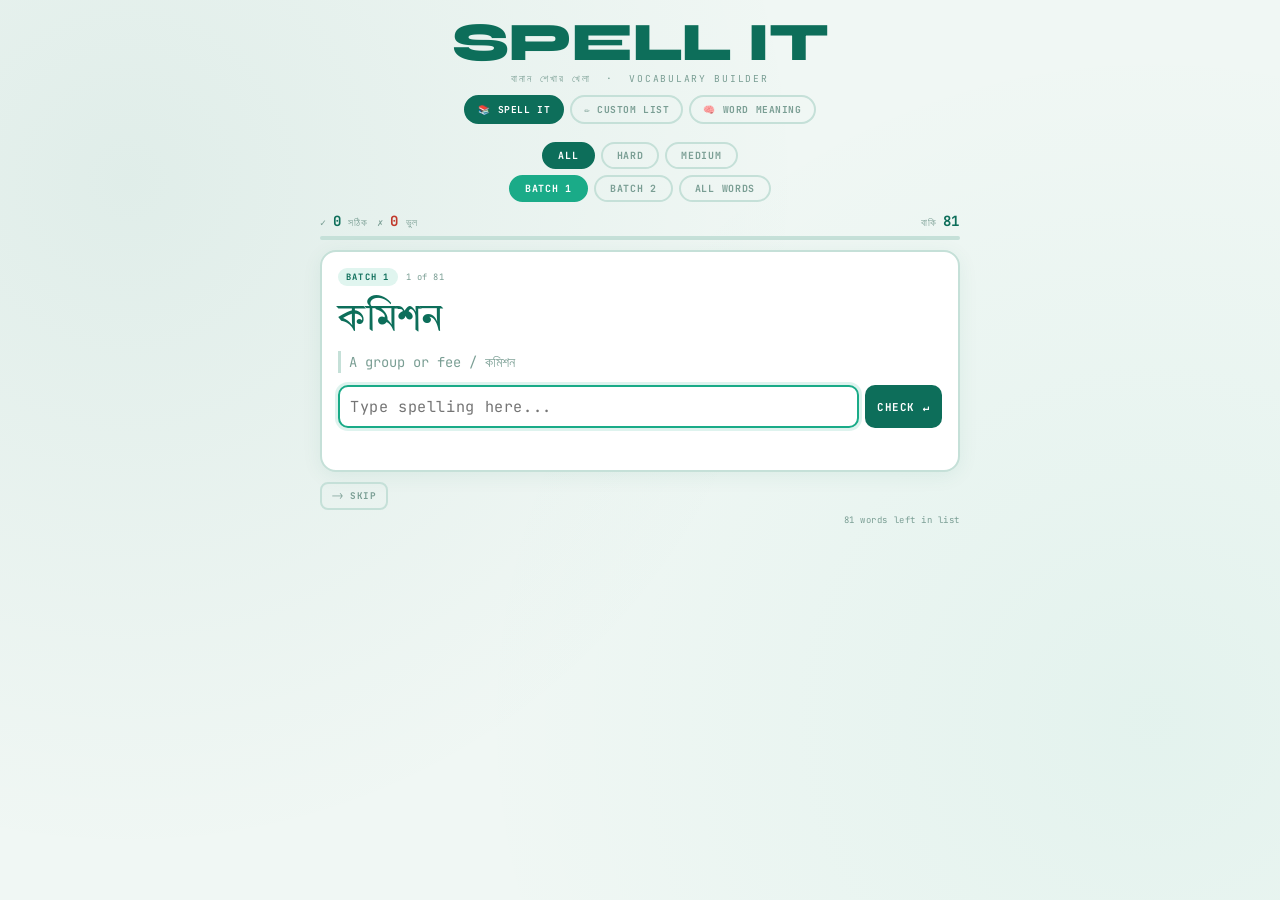
==== commit e15fc2dd: "Add Custom List feature to Word Meaning game - New Practice / Custom List sub-tabs inside the Word M" ====
--- a/index.html
+++ b/index.html
@@ -110,6 +110,12 @@
   <!-- ══ WORD MEANING SCREEN ══ -->
   <div id="wmScreen">
 
+    <!-- Sub-tabs -->
+    <div class="wm-subtabs">
+      <button class="wm-subtab active" onclick="wmSwitchSubTab('practice')">▶ Practice</button>
+      <button class="wm-subtab" onclick="wmSwitchSubTab('custom')">✏️ Custom List</button>
+    </div>
+
     <!-- Difficulty selector -->
     <div class="wm-diff-selector" id="wmDiffSelector">
       <button class="wm-diff-btn active" data-diff="all" onclick="wmSelectDifficulty('all')">All</button>
@@ -153,6 +159,24 @@
       </div>
 
       <div class="wm-word-count-info" id="wmWordCountInfo"></div>
+      <div class="wm-back-row">
+        <button class="wm-btn-back hidden" id="wmBackBtn" onclick="wmSwitchToNormal()">← Back to Word Meaning</button>
+      </div>
+    </div>
+
+    <!-- Custom list area -->
+    <div id="wmCustomArea">
+      <div class="wm-custom-card">
+        <h3>Custom Word List</h3>
+        <p>Enter one word per line. Words are looked up in the Word Meaning dictionary.<br>
+        Unrecognised words are skipped.</p>
+        <textarea id="wmCustomInput" placeholder="Surveillance&#10;Entrepreneur&#10;Reconnaissance"></textarea>
+        <div class="wm-custom-actions">
+          <button class="wm-btn-start-custom" onclick="wmStartCustomGame()">▶ Start Quiz</button>
+          <button class="wm-btn-clear-custom" id="wmClearCustomBtn">Clear</button>
+        </div>
+        <div class="wm-custom-note">💡 Use "← Back to Word Meaning" under the card to switch back anytime.</div>
+      </div>
     </div>
 
     <!-- Completion screen -->
--- a/assets/css/style.css
+++ b/assets/css/style.css
@@ -206,6 +206,63 @@
 
 #wmScreen { display: none; }
 
+/* ── WM SUB-TABS ── */
+.wm-subtabs { display: flex; gap: 6px; margin-bottom: 10px; justify-content: center; flex-wrap: wrap; }
+.wm-subtab {
+  padding: 6px 14px; border-radius: 99px;
+  font-family: 'JetBrains Mono', monospace;
+  font-size: clamp(0.52rem, 2vw, 0.62rem);
+  font-weight: 700; letter-spacing: 0.07em; text-transform: uppercase;
+  cursor: pointer; border: 2px solid #d4c8f5;
+  background: transparent; color: #8b7ab8; transition: all 0.18s;
+}
+.wm-subtab.active { background: #6030c8; color: #fff; border-color: #6030c8; }
+.wm-subtab:hover:not(.active) { border-color: #6030c8; color: #6030c8; }
+
+/* ── WM CUSTOM AREA ── */
+#wmCustomArea { display: none; }
+.wm-custom-card {
+  background: #fff; border: 2px solid #d4c8f5;
+  border-radius: 16px; padding: 20px 16px;
+  box-shadow: 0 4px 24px rgba(96,48,200,0.09);
+}
+.wm-custom-card h3 { font-family: 'Syne', sans-serif; color: #6030c8; font-size: clamp(1rem, 4vw, 1.3rem); margin-bottom: 6px; }
+.wm-custom-card p { font-size: clamp(0.6rem, 2.2vw, 0.68rem); color: #8b7ab8; margin-bottom: 16px; line-height: 1.7; }
+.wm-custom-card textarea {
+  width: 100%; min-height: 160px; background: #f5f0ff;
+  border: 2px solid #d4c8f5; border-radius: 12px;
+  font-family: 'JetBrains Mono', monospace; font-size: clamp(0.8rem, 3vw, 0.9rem);
+  color: #1a0f2e; padding: 12px; outline: none; resize: vertical;
+  transition: border-color 0.2s;
+}
+.wm-custom-card textarea:focus { border-color: #8b5cf6; background: #fff; }
+.wm-custom-actions { display: flex; gap: 8px; margin-top: 12px; flex-wrap: wrap; }
+.wm-btn-start-custom {
+  background: #6030c8; color: #fff; padding: 11px 20px; border-radius: 10px; border: none;
+  font-family: 'JetBrains Mono', monospace; font-size: clamp(0.62rem, 2.5vw, 0.72rem);
+  font-weight: 700; letter-spacing: 0.06em; text-transform: uppercase; cursor: pointer; transition: all 0.18s;
+}
+.wm-btn-start-custom:hover { background: #8b5cf6; }
+.wm-btn-clear-custom {
+  background: transparent; border: 2px solid #d4c8f5; color: #8b7ab8;
+  padding: 11px 16px; border-radius: 10px;
+  font-family: 'JetBrains Mono', monospace; font-size: clamp(0.58rem, 2.2vw, 0.65rem);
+  font-weight: 700; letter-spacing: 0.06em; text-transform: uppercase; cursor: pointer; transition: all 0.18s;
+}
+.wm-btn-clear-custom:hover { border-color: #8b5cf6; color: #6030c8; }
+.wm-custom-note { font-size: clamp(0.52rem, 2vw, 0.6rem); color: #8b7ab8; margin-top: 10px; letter-spacing: 0.05em; }
+
+/* ── WM BACK BUTTON ── */
+.wm-back-row { margin-top: 4px; }
+.wm-btn-back {
+  background: transparent; border: 2px solid #d4c8f5; color: #8b7ab8;
+  padding: 6px 12px; border-radius: 8px;
+  font-family: 'JetBrains Mono', monospace; font-size: clamp(0.5rem, 2vw, 0.58rem);
+  font-weight: 700; letter-spacing: 0.06em; text-transform: uppercase; cursor: pointer; transition: all 0.18s;
+}
+.wm-btn-back:hover { border-color: #6030c8; color: #6030c8; }
+.wm-btn-back.hidden { display: none; }
+
 /* ── WM DIFFICULTY SELECTOR ── */
 .wm-diff-selector { display: flex; gap: 6px; margin-bottom: 6px; justify-content: center; flex-wrap: wrap; }
 .wm-diff-btn {
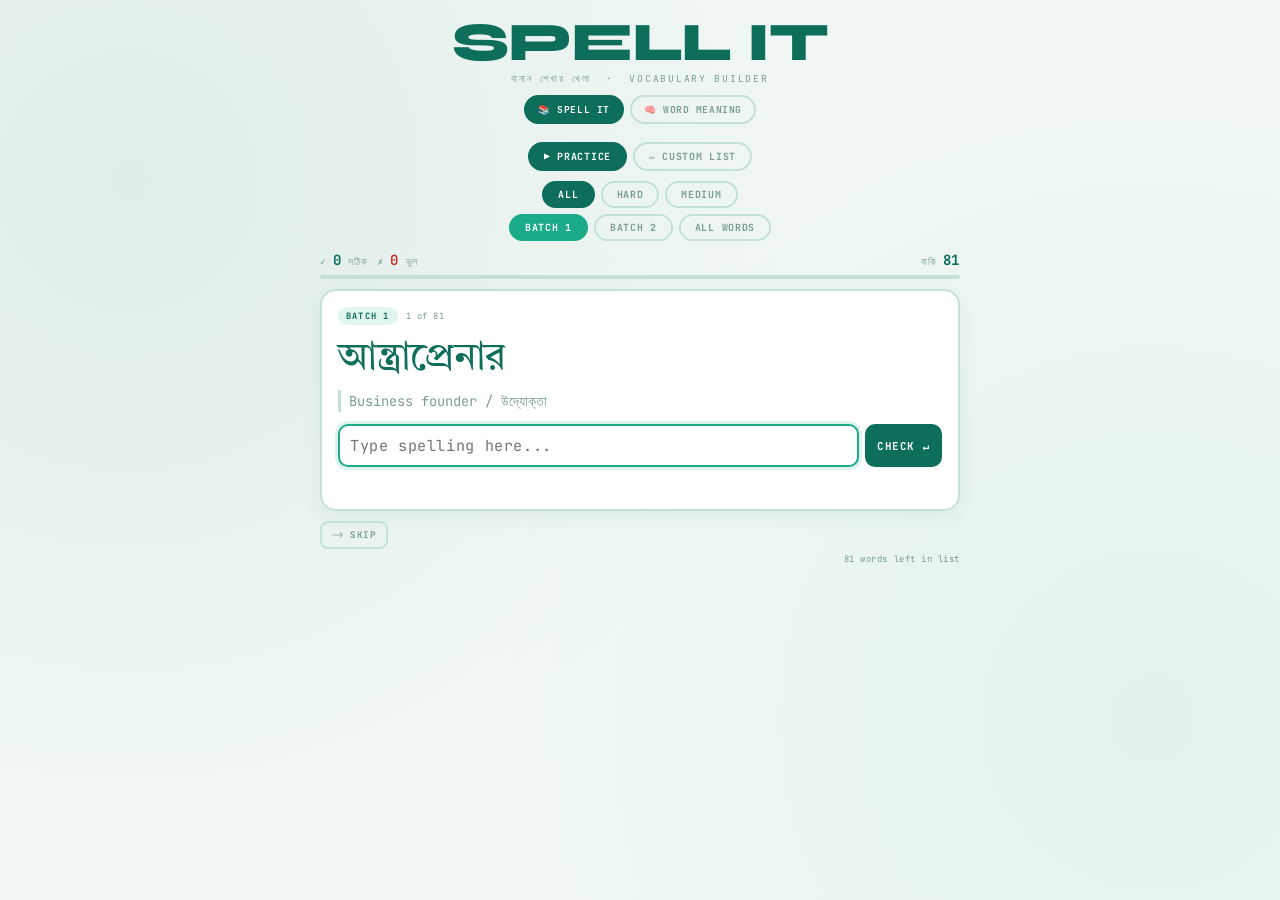
==== commit f1e26c91: "Separate custom list menus per game mode and add WM skip - Remove shared top-level Custom List tab; " ====
--- a/index.html
+++ b/index.html
@@ -14,12 +14,20 @@
   <p class="subtitle">বানান শেখার খেলা &nbsp;·&nbsp; Vocabulary Builder</p>
   <div class="mode-tabs">
     <button class="tab active" onclick="switchTab('game')">📚 Spell It</button>
-    <button class="tab" onclick="switchTab('custom')">✏️ Custom List</button>
     <button class="tab tab-wm" onclick="switchTab('wordmeaning')">🧠 Word Meaning</button>
   </div>
 </div>
 
 <div class="game-container">
+
+  <!-- ══ SPELL IT SECTION ══ -->
+  <div id="siSection">
+
+  <!-- Spell It sub-tabs -->
+  <div class="si-subtabs">
+    <button class="si-subtab active" onclick="siSwitchSubTab('practice')">▶ Practice</button>
+    <button class="si-subtab" onclick="siSwitchSubTab('custom')">✏️ Custom List</button>
+  </div>
 
   <!-- ══ GAME SCREEN ══ -->
   <div id="gameScreen">
@@ -105,7 +113,7 @@
     </div>
   </div>
 
-
+  </div><!-- /siSection -->
 
   <!-- ══ WORD MEANING SCREEN ══ -->
   <div id="wmScreen">
@@ -158,10 +166,11 @@
         <button class="wm-next-btn" id="wmNextBtn" onclick="wmNext()">পরের শব্দ →</button>
       </div>
 
+      <div class="wm-actions" id="wmActions">
+        <button class="wm-btn-skip" onclick="wmSkip()">⟶ Skip</button>
+        <button class="wm-btn-back hidden" id="wmBackBtn" onclick="wmSwitchToNormal()">← Back to Word Meaning</button>
+      </div>
       <div class="wm-word-count-info" id="wmWordCountInfo"></div>
-      <div class="wm-back-row">
-        <button class="wm-btn-back hidden" id="wmBackBtn" onclick="wmSwitchToNormal()">← Back to Word Meaning</button>
-      </div>
     </div>
 
     <!-- Custom list area -->
--- a/assets/css/style.css
+++ b/assets/css/style.css
@@ -39,6 +39,19 @@
 .tab { padding: 6px 12px; border-radius: 99px; font-family: 'JetBrains Mono', monospace; font-size: clamp(0.52rem, 2vw, 0.6rem); font-weight: 700; letter-spacing: 0.06em; text-transform: uppercase; cursor: pointer; border: 2px solid var(--border); background: transparent; color: var(--muted); transition: all 0.18s; }
 .tab.active { background: var(--accent); color: #fff; border-color: var(--accent); }
 .tab:hover:not(.active) { border-color: var(--accent); color: var(--accent); }
+
+/* ── SPELL IT SUB-TABS ── */
+.si-subtabs { display: flex; gap: 6px; margin-bottom: 10px; justify-content: center; flex-wrap: wrap; }
+.si-subtab {
+  padding: 6px 14px; border-radius: 99px;
+  font-family: 'JetBrains Mono', monospace;
+  font-size: clamp(0.52rem, 2vw, 0.62rem);
+  font-weight: 700; letter-spacing: 0.07em; text-transform: uppercase;
+  cursor: pointer; border: 2px solid var(--border);
+  background: transparent; color: var(--muted); transition: all 0.18s;
+}
+.si-subtab.active { background: var(--accent); color: #fff; border-color: var(--accent); }
+.si-subtab:hover:not(.active) { border-color: var(--accent); color: var(--accent); }
 
 /* ── DIFFICULTY SELECTOR ── */
 .diff-selector { display: flex; gap: 6px; margin-bottom: 6px; justify-content: center; flex-wrap: wrap; }
@@ -252,8 +265,17 @@
 .wm-btn-clear-custom:hover { border-color: #8b5cf6; color: #6030c8; }
 .wm-custom-note { font-size: clamp(0.52rem, 2vw, 0.6rem); color: #8b7ab8; margin-top: 10px; letter-spacing: 0.05em; }
 
-/* ── WM BACK BUTTON ── */
-.wm-back-row { margin-top: 4px; }
+/* ── WM ACTIONS (skip + back) ── */
+.wm-actions { display: flex; gap: 6px; flex-wrap: wrap; margin-top: 6px; align-items: center; transition: opacity 0.2s; }
+.wm-btn-skip {
+  background: transparent; border: 2px solid #d4c8f5; color: #8b7ab8;
+  padding: 6px 10px; border-radius: 8px;
+  font-family: 'JetBrains Mono', monospace; font-size: clamp(0.5rem, 2vw, 0.58rem);
+  font-weight: 700; letter-spacing: 0.06em; text-transform: uppercase; cursor: pointer; transition: all 0.18s;
+}
+.wm-btn-skip:hover { border-color: #8b5cf6; color: #6030c8; }
+
+/* ── WM BACK BUTTON (inside .wm-actions) ── */
 .wm-btn-back {
   background: transparent; border: 2px solid #d4c8f5; color: #8b7ab8;
   padding: 6px 12px; border-radius: 8px;
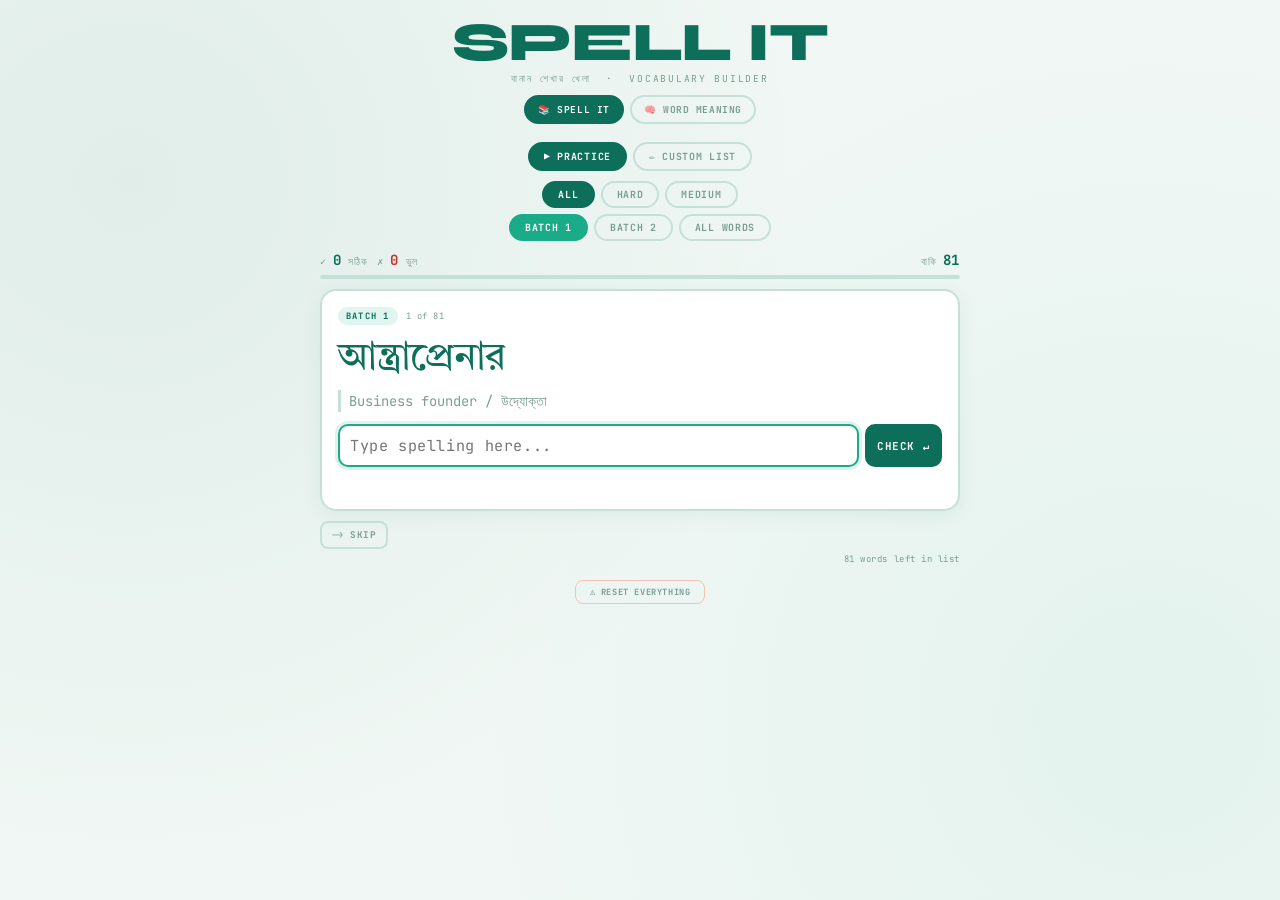
==== commit c8f73b86: "Add session resume/pause system and master reset for both games - Save game progress to localStorage" ====
--- a/index.html
+++ b/index.html
@@ -44,6 +44,15 @@
       <button class="batch-btn active" data-batch="1" onclick="selectBatch('1')">Batch 1</button>
       <button class="batch-btn" data-batch="2" onclick="selectBatch('2')">Batch 2</button>
       <button class="batch-btn" data-batch="all" onclick="selectBatch('all')">All Words</button>
+    </div>
+
+    <!-- Resume banner (shown when a saved session exists) -->
+    <div class="si-resume-banner" id="siResumeBanner" style="display:none">
+      <span class="resume-info" id="siResumeInfo"></span>
+      <div class="resume-btns">
+        <button class="btn-resume-yes" onclick="siDoResume()">Resume ↩</button>
+        <button class="btn-resume-no" onclick="siStartFresh()">Start Fresh</button>
+      </div>
     </div>
 
     <div class="stats-row">
@@ -136,6 +145,15 @@
 
     <!-- Game area -->
     <div id="wmGameArea">
+      <!-- WM Resume banner -->
+      <div class="wm-resume-banner" id="wmResumeBanner" style="display:none">
+        <span class="wm-resume-info" id="wmResumeInfo"></span>
+        <div class="wm-resume-btns">
+          <button class="wm-btn-resume-yes" onclick="wmDoResume()">Resume ↩</button>
+          <button class="wm-btn-resume-no" onclick="wmStartFresh()">Start Fresh</button>
+        </div>
+      </div>
+
       <div class="wm-stats-row">
         <div class="wm-badges">
           <div class="wm-badge">✓ <strong id="wmCorrectCount">0</strong> সঠিক</div>
@@ -200,6 +218,10 @@
 
 </div><!-- /game-container -->
 
+<div class="master-reset-bar">
+  <button class="btn-master-reset" onclick="masterReset()">⚠ Reset Everything</button>
+</div>
+
 <div class="toast" id="toast"></div>
 
 <script src="assets/js/words-batch1.js"></script>
--- a/assets/css/style.css
+++ b/assets/css/style.css
@@ -417,6 +417,85 @@
 .wm-btn-restart { background: #6030c8; color: #fff; padding: 12px 26px; border-radius: 12px; border: none; font-family: 'JetBrains Mono', monospace; font-size: clamp(0.68rem, 2.5vw, 0.78rem); font-weight: 700; letter-spacing: 0.06em; text-transform: uppercase; cursor: pointer; transition: all 0.18s; }
 .wm-btn-restart:hover { background: #8b5cf6; }
 
+/* ── SPELL IT RESUME BANNER ── */
+.si-resume-banner {
+  display: flex; align-items: center; justify-content: space-between;
+  flex-wrap: wrap; gap: 8px;
+  background: var(--accent-light); border: 2px solid var(--accent);
+  border-radius: 12px; padding: 10px 14px; margin-bottom: 10px;
+}
+.si-resume-banner .resume-info {
+  font-size: clamp(0.58rem, 2.2vw, 0.66rem); color: var(--accent);
+  font-weight: 700; letter-spacing: 0.04em;
+}
+.si-resume-banner .resume-btns { display: flex; gap: 6px; flex-shrink: 0; }
+.btn-resume-yes {
+  background: var(--accent); color: #fff;
+  padding: 5px 12px; border-radius: 8px; border: none;
+  font-family: 'JetBrains Mono', monospace;
+  font-size: clamp(0.52rem, 2vw, 0.6rem);
+  font-weight: 700; letter-spacing: 0.05em; text-transform: uppercase;
+  cursor: pointer; transition: all 0.18s;
+}
+.btn-resume-yes:hover { background: var(--accent2); }
+.btn-resume-no {
+  background: transparent; color: var(--muted);
+  padding: 5px 10px; border-radius: 8px; border: 2px solid var(--border);
+  font-family: 'JetBrains Mono', monospace;
+  font-size: clamp(0.52rem, 2vw, 0.6rem);
+  font-weight: 700; letter-spacing: 0.05em; text-transform: uppercase;
+  cursor: pointer; transition: all 0.18s;
+}
+.btn-resume-no:hover { border-color: var(--accent); color: var(--accent); }
+
+/* ── WM RESUME BANNER ── */
+.wm-resume-banner {
+  display: flex; align-items: center; justify-content: space-between;
+  flex-wrap: wrap; gap: 8px;
+  background: #ede8ff; border: 2px solid #6030c8;
+  border-radius: 12px; padding: 10px 14px; margin-bottom: 10px;
+}
+.wm-resume-banner .wm-resume-info {
+  font-size: clamp(0.58rem, 2.2vw, 0.66rem); color: #6030c8;
+  font-weight: 700; letter-spacing: 0.04em;
+}
+.wm-resume-banner .wm-resume-btns { display: flex; gap: 6px; flex-shrink: 0; }
+.wm-btn-resume-yes {
+  background: #6030c8; color: #fff;
+  padding: 5px 12px; border-radius: 8px; border: none;
+  font-family: 'JetBrains Mono', monospace;
+  font-size: clamp(0.52rem, 2vw, 0.6rem);
+  font-weight: 700; letter-spacing: 0.05em; text-transform: uppercase;
+  cursor: pointer; transition: all 0.18s;
+}
+.wm-btn-resume-yes:hover { background: #8b5cf6; }
+.wm-btn-resume-no {
+  background: transparent; color: #8b7ab8;
+  padding: 5px 10px; border-radius: 8px; border: 2px solid #d4c8f5;
+  font-family: 'JetBrains Mono', monospace;
+  font-size: clamp(0.52rem, 2vw, 0.6rem);
+  font-weight: 700; letter-spacing: 0.05em; text-transform: uppercase;
+  cursor: pointer; transition: all 0.18s;
+}
+.wm-btn-resume-no:hover { border-color: #6030c8; color: #6030c8; }
+
+/* ── MASTER RESET BAR ── */
+.master-reset-bar {
+  width: 100%; max-width: 640px; margin-top: 14px;
+  text-align: center; padding-bottom: 8px;
+}
+.btn-master-reset {
+  background: transparent; border: 1.5px solid var(--wrong-border);
+  color: var(--muted); padding: 5px 14px; border-radius: 8px;
+  font-family: 'JetBrains Mono', monospace;
+  font-size: clamp(0.46rem, 1.8vw, 0.54rem);
+  font-weight: 700; letter-spacing: 0.07em; text-transform: uppercase;
+  cursor: pointer; transition: all 0.18s;
+}
+.btn-master-reset:hover {
+  border-color: var(--wrong); color: var(--wrong); background: var(--wrong-bg);
+}
+
 /* ── 340px BREAKPOINT ── */
 @media (max-width: 380px) {
   body { padding: 12px 10px 36px; }
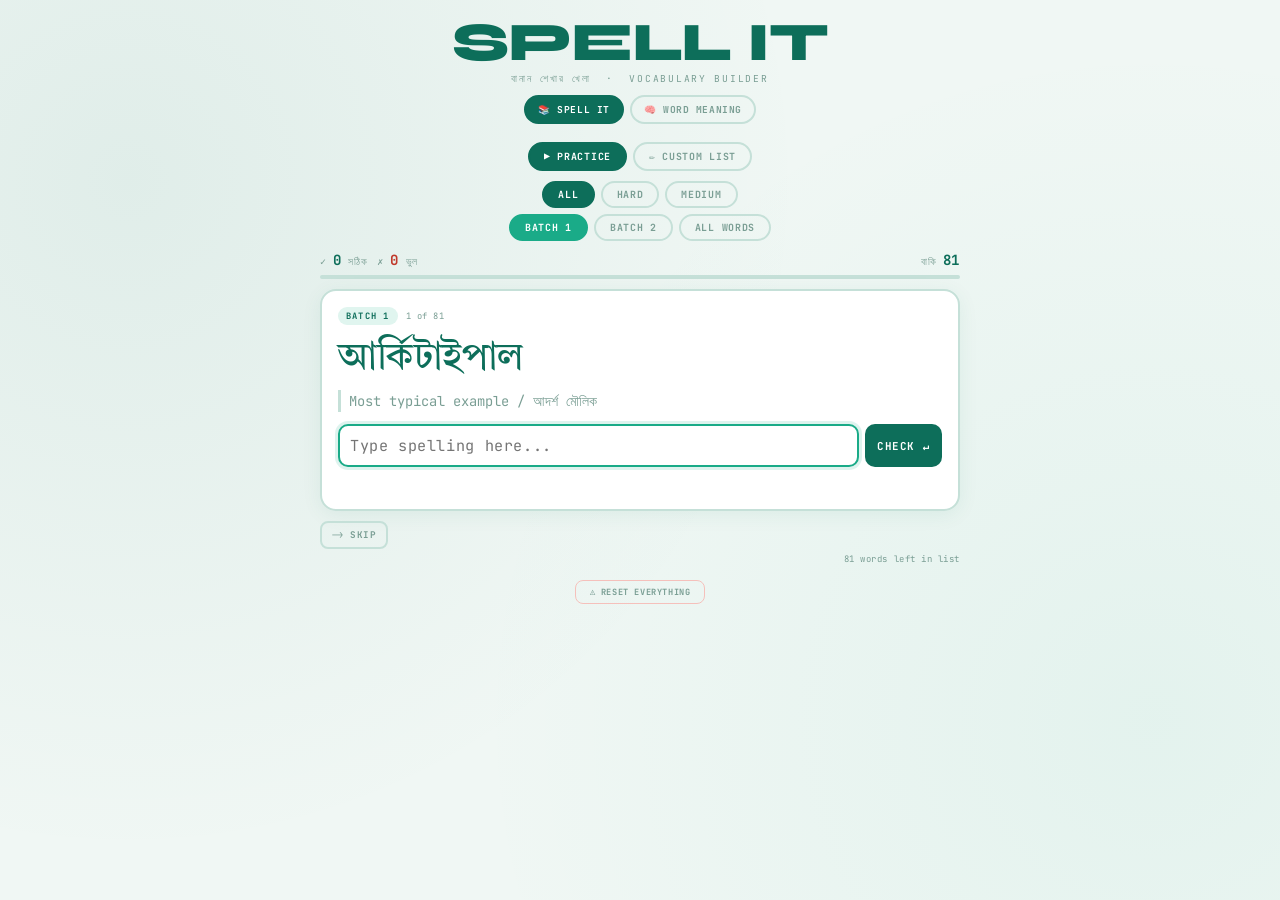
==== commit 065ad5eb: "Add letter filter to custom list for both game modes In both Spell It and Word Meaning custom list p" ====
--- a/index.html
+++ b/index.html
@@ -45,6 +45,9 @@
       <button class="batch-btn" data-batch="2" onclick="selectBatch('2')">Batch 2</button>
       <button class="batch-btn" data-batch="all" onclick="selectBatch('all')">All Words</button>
     </div>
+
+    <!-- Custom list letter selector (shown in custom mode only) -->
+    <div class="batch-selector" id="siCustomLetterSelector" style="display:none"></div>
 
     <!-- Resume banner (shown when a saved session exists) -->
     <div class="si-resume-banner" id="siResumeBanner" style="display:none">
@@ -143,6 +146,9 @@
     <!-- Letter selector (dynamically populated) -->
     <div class="wm-letter-selector" id="wmLetterSelector"></div>
 
+    <!-- Custom list letter selector (shown in custom mode only) -->
+    <div class="wm-letter-selector" id="wmCustomLetterSelector" style="display:none"></div>
+
     <!-- Game area -->
     <div id="wmGameArea">
       <!-- WM Resume banner -->
